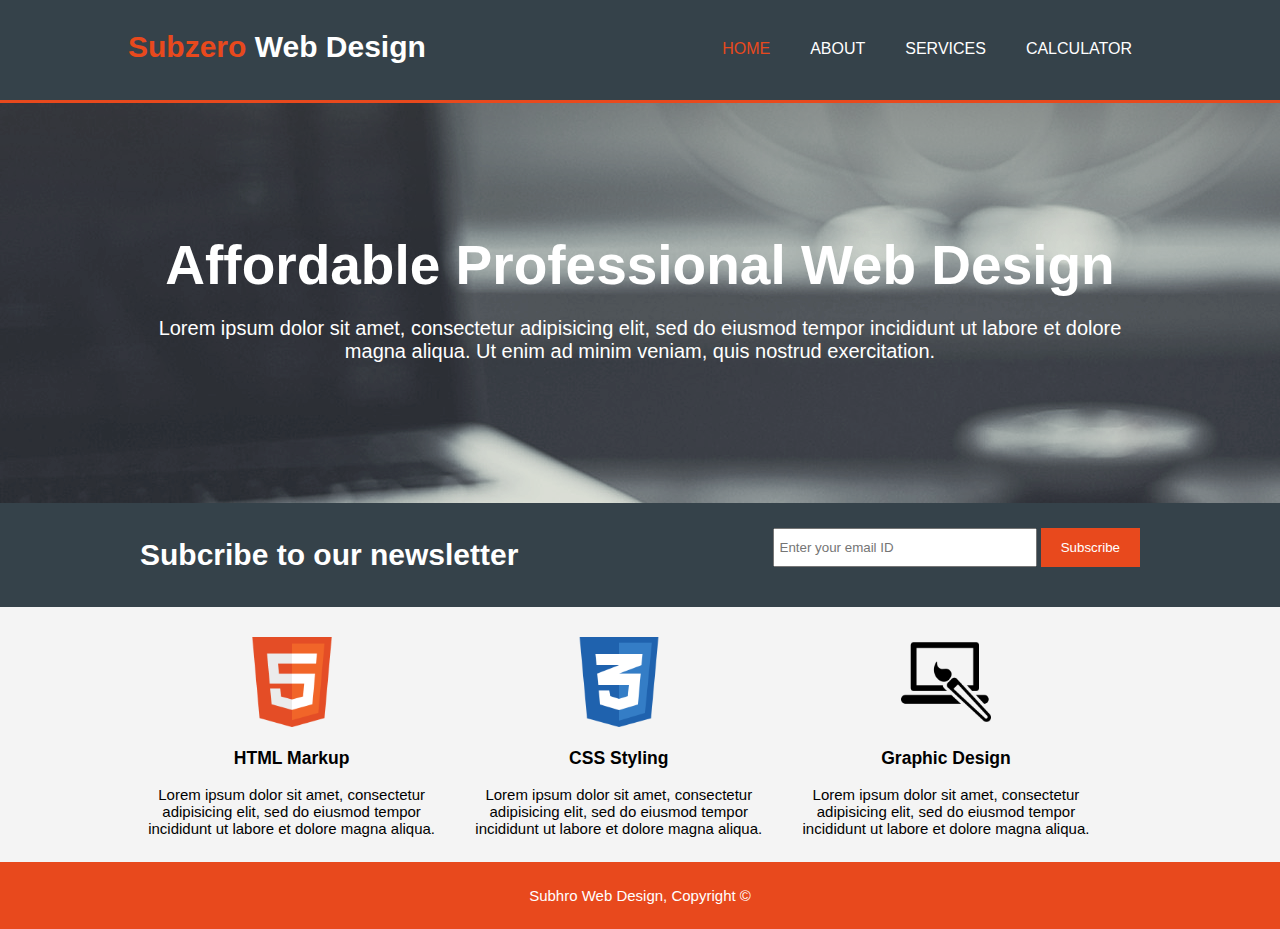
==== index.html @ 485d1bdc "Update index.html" ====
<!DOCTYPE html>
<html>
<head>
	<!-- Google Tag Manager -->
<script>(function(w,d,s,l,i){w[l]=w[l]||[];w[l].push({'gtm.start':
new Date().getTime(),event:'gtm.js'});var f=d.getElementsByTagName(s)[0],
j=d.createElement(s),dl=l!='dataLayer'?'&l='+l:'';j.async=true;j.src=
'https://www.googletagmanager.com/gtm.js?id='+i+dl;f.parentNode.insertBefore(j,f);
})(window,document,'script','dataLayer','GTM-53739SD');</script>
<!-- End Google Tag Manager -->

	<meta name="google-site-verification" content="ikd5bzXmao2YmwtT0vY12-gSLaF0TPEgXkQlJ8Jtb8M" />

	<meta charset="utf-8">
	<meta http-equiv="X-UA-Compatible" content="IE=edge">
	<meta name="viewport" content="width=device-width">
	<meta name="description" content="Affrodable and professional web design">
	<meta name="keywords" content="web design, affordable web design, professional web design">
	<meta name="author" content="Subhro Saha">
	<title>Subzero Web Design | Welcome</title>
	<link rel="stylesheet" href="./css/style.css">
	<script src="https://ajax.googleapis.com/ajax/libs/jquery/3.4.0/jquery.min.js"></script>
</head>	
<body>
	
	<!-- Google Tag Manager (noscript) -->
<noscript><iframe src="https://www.googletagmanager.com/ns.html?id=GTM-53739SD"
height="0" width="0" style="display:none;visibility:hidden"></iframe></noscript>
<!-- End Google Tag Manager (noscript) -->
	
	<header>
		<div class="container">
			<div id="branding">
				<h1><span class="highlight">Subzero</span> Web Design</h1>
			</div>
			<nav>
				<ul>
					<li class="current"><a href="index.html">Home</a></li>
					<li><a href="about.html">About</a></li>
					<li><a href="services.html">Services</a></li>
					<li><a href="calculator.html">Calculator</a></li>

				</ul>
			</nav>
		</div>
	</header><!-- /header -->


	<section id="showcase">
		<div class="container">
			<h1>Affordable Professional Web Design</h1>
			<p>Lorem ipsum dolor sit amet, consectetur adipisicing elit, sed do eiusmod
			tempor incididunt ut labore et dolore magna aliqua. Ut enim ad minim veniam,
			quis nostrud exercitation.</p>
		</div>
		
	</section>
	
	<section id="newsletter">
		<div class="container">
			<h1>Subcribe to our newsletter</h1>
			<form>
				<input type="email" name="" placeholder="Enter your email ID">
				<button type="submit" class="button_1">Subscribe</button>
			</form>
			
		</div>
		
	</section>

	<section id="boxes">
		<div class="container">
			<div class="box">
				<img src="./img/html.png" alt="">
				<h3>HTML Markup</h3>
				<p>Lorem ipsum dolor sit amet, consectetur adipisicing elit, sed do eiusmod
				tempor incididunt ut labore et dolore magna aliqua.</p>
			</div>
			<div class="box">
				<img src="./img/css.png" alt="">
				<h3>CSS Styling</h3>
				<p>Lorem ipsum dolor sit amet, consectetur adipisicing elit, sed do eiusmod
				tempor incididunt ut labore et dolore magna aliqua.</p>
			</div>
			<div class="box">
				<img src="./img/graphic-design.png" alt="">
				<h3>Graphic Design</h3>
				<p>Lorem ipsum dolor sit amet, consectetur adipisicing elit, sed do eiusmod
				tempor incididunt ut labore et dolore magna aliqua.</p>
			</div>
		</div>
	</section>

	<footer>
		<p>Subhro Web Design, Copyright &copy</p>
	</footer>
	
	<script>

 jQuery(document).ready(function(){

jQuery('.button_1').click(function(){ alert("test");
  gtag('event', 'submit', {
         'event_category' : 'form',
         'event_label' : 'contact'
       });
   });

});

</script>
		
</body>
</html>
---- css/style.css ----
body {
	font-family: Arial, Helvetica, sans-serif;
	font-size: 15px;
	font-height:1.5;
	padding: 0;
	margin: 0;
	background-color: #f4f4f4;
}

#container{
  width:100%;
  height:100%;
  background-image: url(https://images.pexels.com/photos/988872/pexels-photo-988872.jpeg);
  margin: 20px auto;
}
#calculator{
  width:320px;
  height:100%;
  background-color:#e4e5e7;
  margin: auto;
  position: relative;
  border-radius: 5px;
  box-shadow: 0 4px 8px 0 rgba(0, 0, 0, 0.2), 0 6px 20px 0 rgba(0, 0, 0, 0.19);
}
#result{
  height:120px;
  text-align: right;
}
#history{
  font-size:15px;
  height: 20px;
  margin: 0px 20px;
  padding-top: 20px;
  color: #919191;
}
#output{
  height: 60px;
  font-size: 35px;
  margin: 10px 20px;
}
#keyboard{
  height:400px;
}
.operator, .number, .empty{
  width:50px;
  height:50px;
  margin:15px;
  float:left;
  border-radius:50%;
  border-width:0px;
  font-weight:bold;
  font-size:18px;
}
.number, .empty{
  background-color:#e4e5e7;
}
.number, .operator{
  cursor: pointer;
}
.operator:active, .number:active{
  font-size: 15px;
}
.operator:focus, .number:focus, .empty:focus{
  outline:0px;
}
button:nth-child(4){
  font-size:20px;
  background-color:#20b2aa;
}
button:nth-child(8){
  font-size:20px;
  background-color:#ffa500;
}
button:nth-child(12){
  font-size:20px;
  background-color:#f08080;
}
button:nth-child(16){
  font-size:20px;
  background-color:#7d93e0;
}
button:nth-child(20){
  font-size:20px;
  background-color:#9477af;
}

/*Global*/
.container {
	width: 80%;
	margin: auto;
	overflow: hidden;
}

ul {
	margin: 0;
	padding: 0;
}

.button_1{
	height: 39px;
	background: #e8491d;
	border:none;
	padding: 0 20px 0 20px;
	color: #ffffff;
}

.dark{
	background: #35424a;
	color: #ffffff;
	padding: 15px;
	margin-top: 20px;
	margin-bottom: 20px;
}

/*Header*/
header {
	background:#35424a;
	color:#ffffff;
	padding-top: 30px;
	min-height: 70px;
	border-bottom: #e8491d 3px solid;
}

header a {
	color: #ffffff;
	text-decoration: none;
	text-transform: uppercase;
	font-size: 16px;
}

header li {
	float: left;
	display: inline;
	padding: 0 20px 0 20px;
}

header #branding {
	float: left;
}

header #branding h1 {
	margin: 0;
}

header nav {
	float: right;
	margin-top: 10px;
}

header .highlight, header .current a{
	color: #e8491d;
	font-weight: ;
}

header a:hover{
	color: #cccccc;
	font-weight: ;
}

/*showcase*/
#showcase {
	min-height: 400px;
	background: url(../img/showcase.png) no-repeat 0 -400px;
	text-align: center;
	color: #ffffff;
}

#showcase h1{
	margin-top: 130px;
	font-size: 55px;
	margin-bottom: 10px;
}

#showcase p{
	font-size: 20px;
}


/*newsletter*/
#newsletter {
	padding: 15px;
	color: #ffffff;
	background: #35424a;
}

#newsletter h1{
	float: left;
}

#newsletter form{
	float: right;
}

#newsletter input[type="email"]{
	padding: 5px;
	height: 25px;
	width: 250px;
	margin-top: 10px;
}

/*Boxes*/
#boxes{
	margin-top: 20px;
}

#boxes .box{
	float: left;
	width:30%;
	padding: 10px;
	text-align: center;
}

#boxes .box img{
	width: 90px;
}

/*Main Col*/
article#main-col{
	float: left;
	width: 65%;
}

/*sidebar*/
aside#sidebar{
	float: right;
	width: 30%;
	margin-top: 0px;
}

aside#sidebar .quote input, aside#sidebar .quote textarea{
	padding: 5px;
	width: 90%;
}

/*services*/
ul#services li{
	background: #e6e6e6;
	padding: 10px;
	margin: 10px 0 10px 0;
	border: #cccccc solid 1px;
}

.price{
	font-weight: bold;
}


footer {
	background: #e8491d;
	padding: 10px;
	text-align: center;
	color: #ffffff;
}
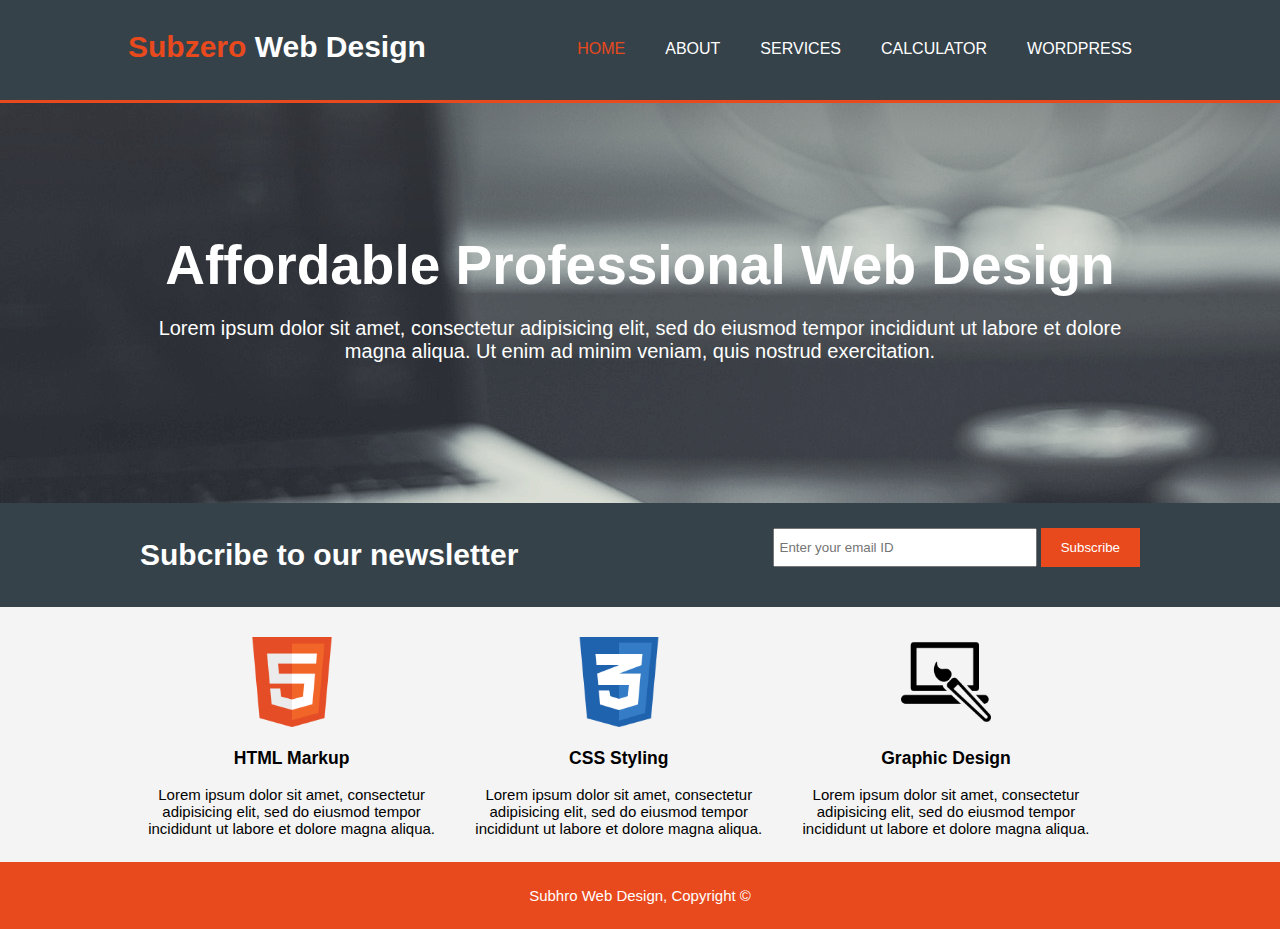
==== commit 3b841769: "Update index.html" ====
--- a/index.html
+++ b/index.html
@@ -2,12 +2,12 @@
 <html>
 <head>
 	<!-- Google Tag Manager -->
-<script>(function(w,d,s,l,i){w[l]=w[l]||[];w[l].push({'gtm.start':
-new Date().getTime(),event:'gtm.js'});var f=d.getElementsByTagName(s)[0],
-j=d.createElement(s),dl=l!='dataLayer'?'&l='+l:'';j.async=true;j.src=
-'https://www.googletagmanager.com/gtm.js?id='+i+dl;f.parentNode.insertBefore(j,f);
-})(window,document,'script','dataLayer','GTM-53739SD');</script>
-<!-- End Google Tag Manager -->
+	<script>(function(w,d,s,l,i){w[l]=w[l]||[];w[l].push({'gtm.start':
+	new Date().getTime(),event:'gtm.js'});var f=d.getElementsByTagName(s)[0],
+	j=d.createElement(s),dl=l!='dataLayer'?'&l='+l:'';j.async=true;j.src=
+	'https://www.googletagmanager.com/gtm.js?id='+i+dl;f.parentNode.insertBefore(j,f);
+	})(window,document,'script','dataLayer','GTM-5JD322C');</script>
+	<!-- End Google Tag Manager -->
 
 	<meta name="google-site-verification" content="ikd5bzXmao2YmwtT0vY12-gSLaF0TPEgXkQlJ8Jtb8M" />
 
@@ -24,7 +24,7 @@
 <body>
 	
 	<!-- Google Tag Manager (noscript) -->
-<noscript><iframe src="https://www.googletagmanager.com/ns.html?id=GTM-53739SD"
+<noscript><iframe src="https://www.googletagmanager.com/ns.html?id=GTM-5JD322C"
 height="0" width="0" style="display:none;visibility:hidden"></iframe></noscript>
 <!-- End Google Tag Manager (noscript) -->
 	
@@ -39,7 +39,7 @@
 					<li><a href="about.html">About</a></li>
 					<li><a href="services.html">Services</a></li>
 					<li><a href="calculator.html">Calculator</a></li>
-
+					<li><a href="http://subhros.blr-sandbox.msiteproject.com/wordpress_654/">WordPress</a></li>
 				</ul>
 			</nav>
 		</div>
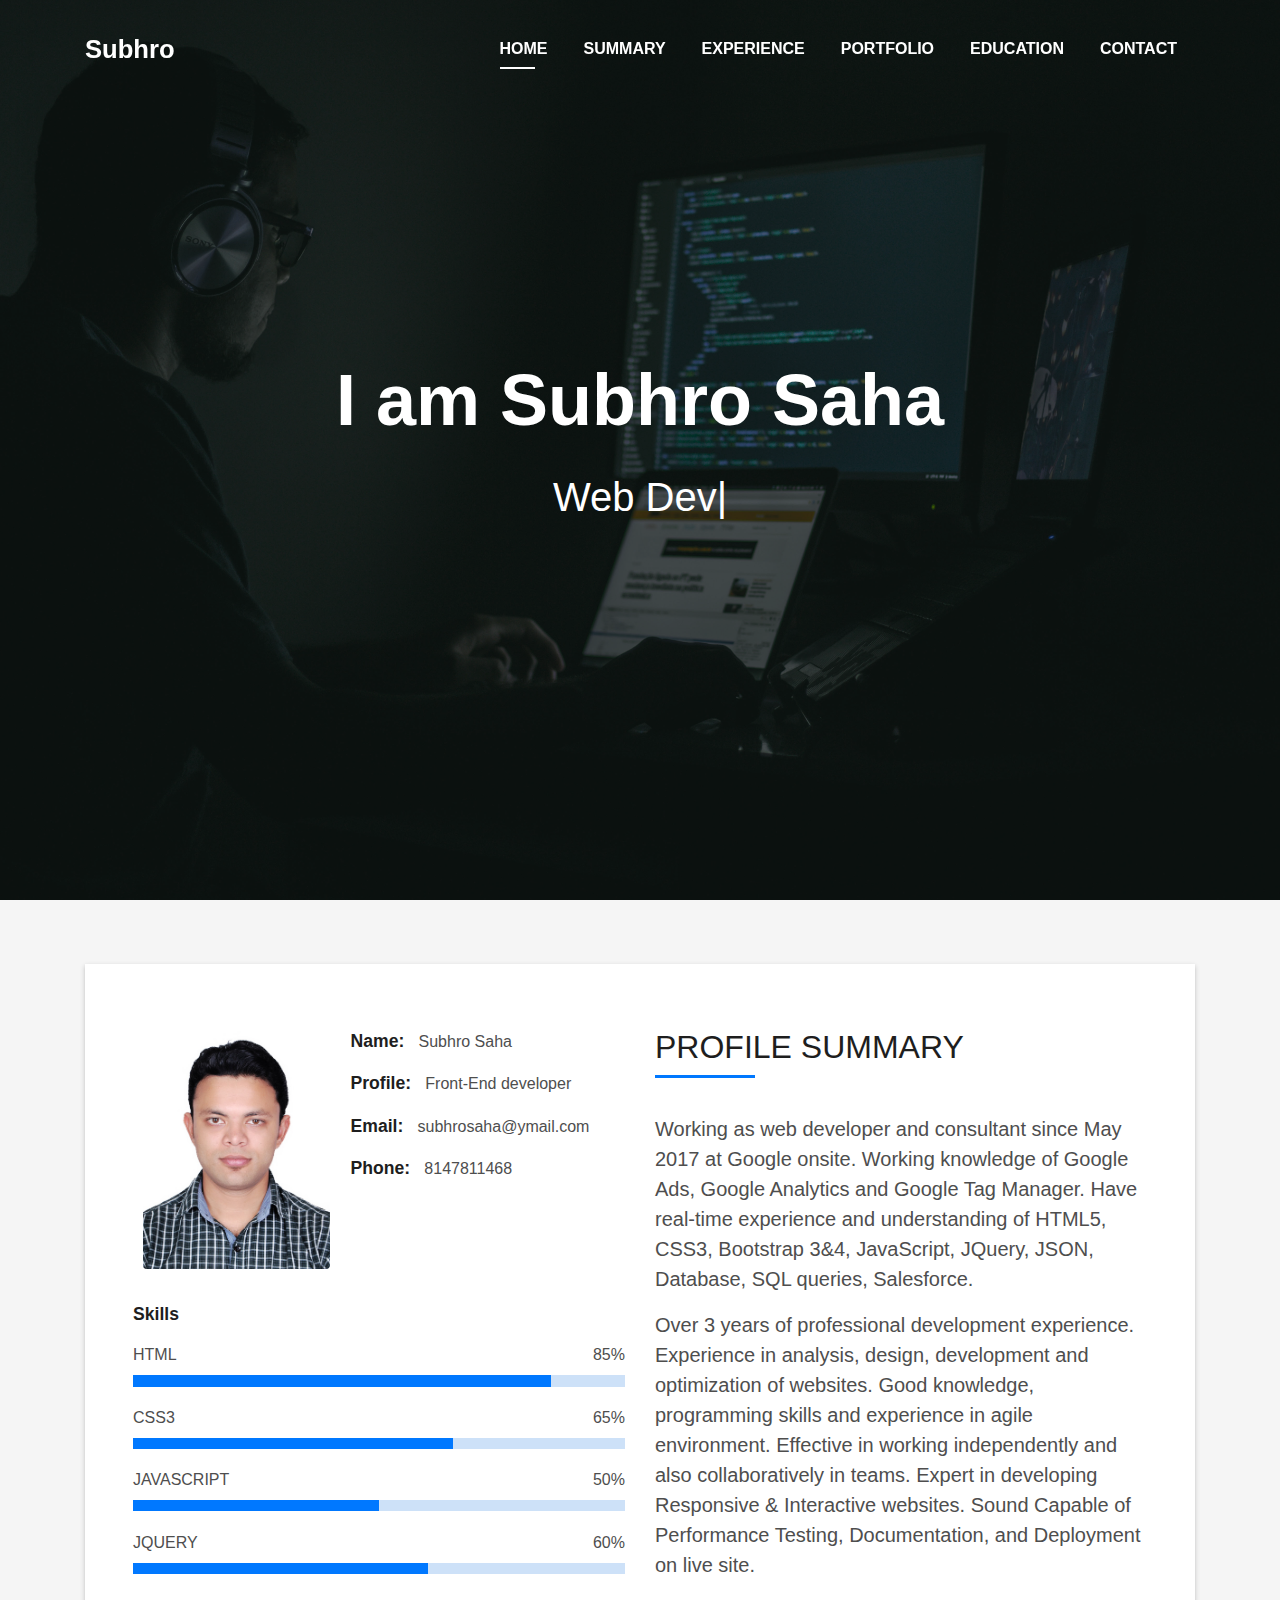
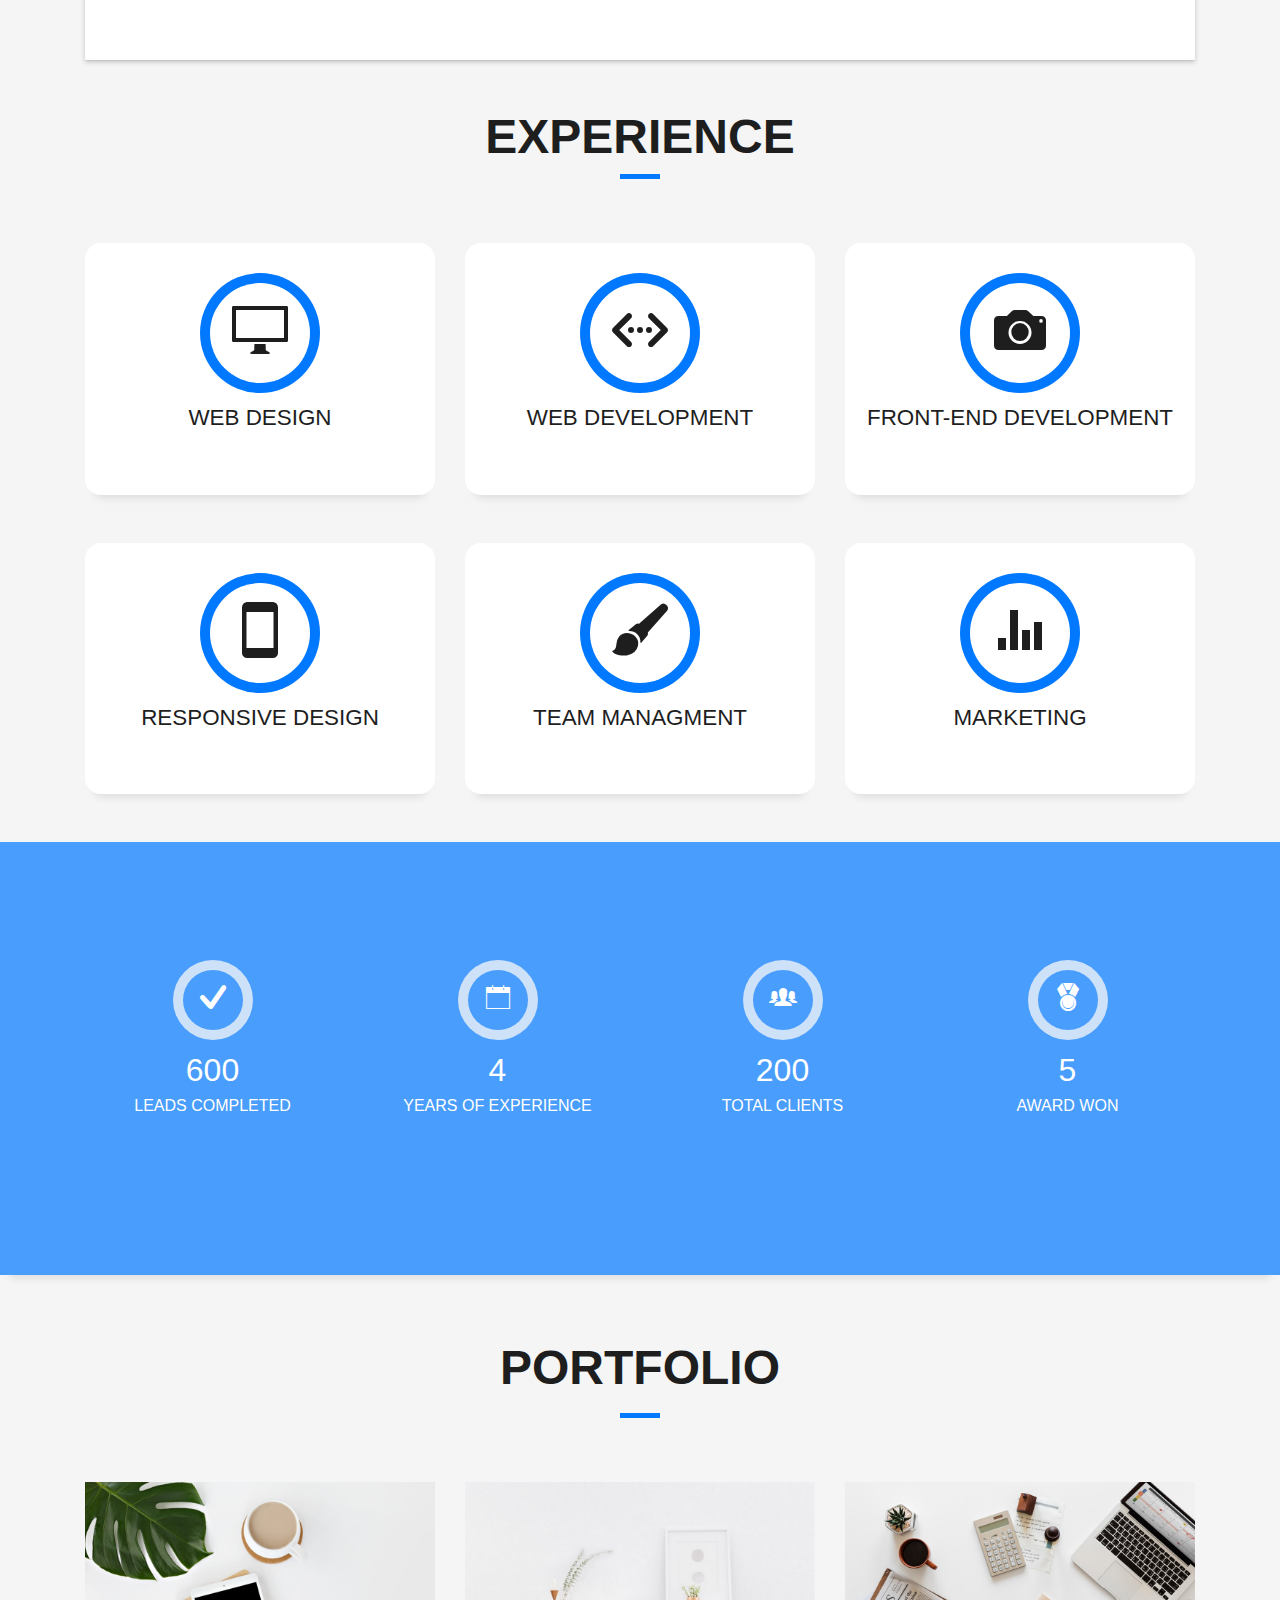
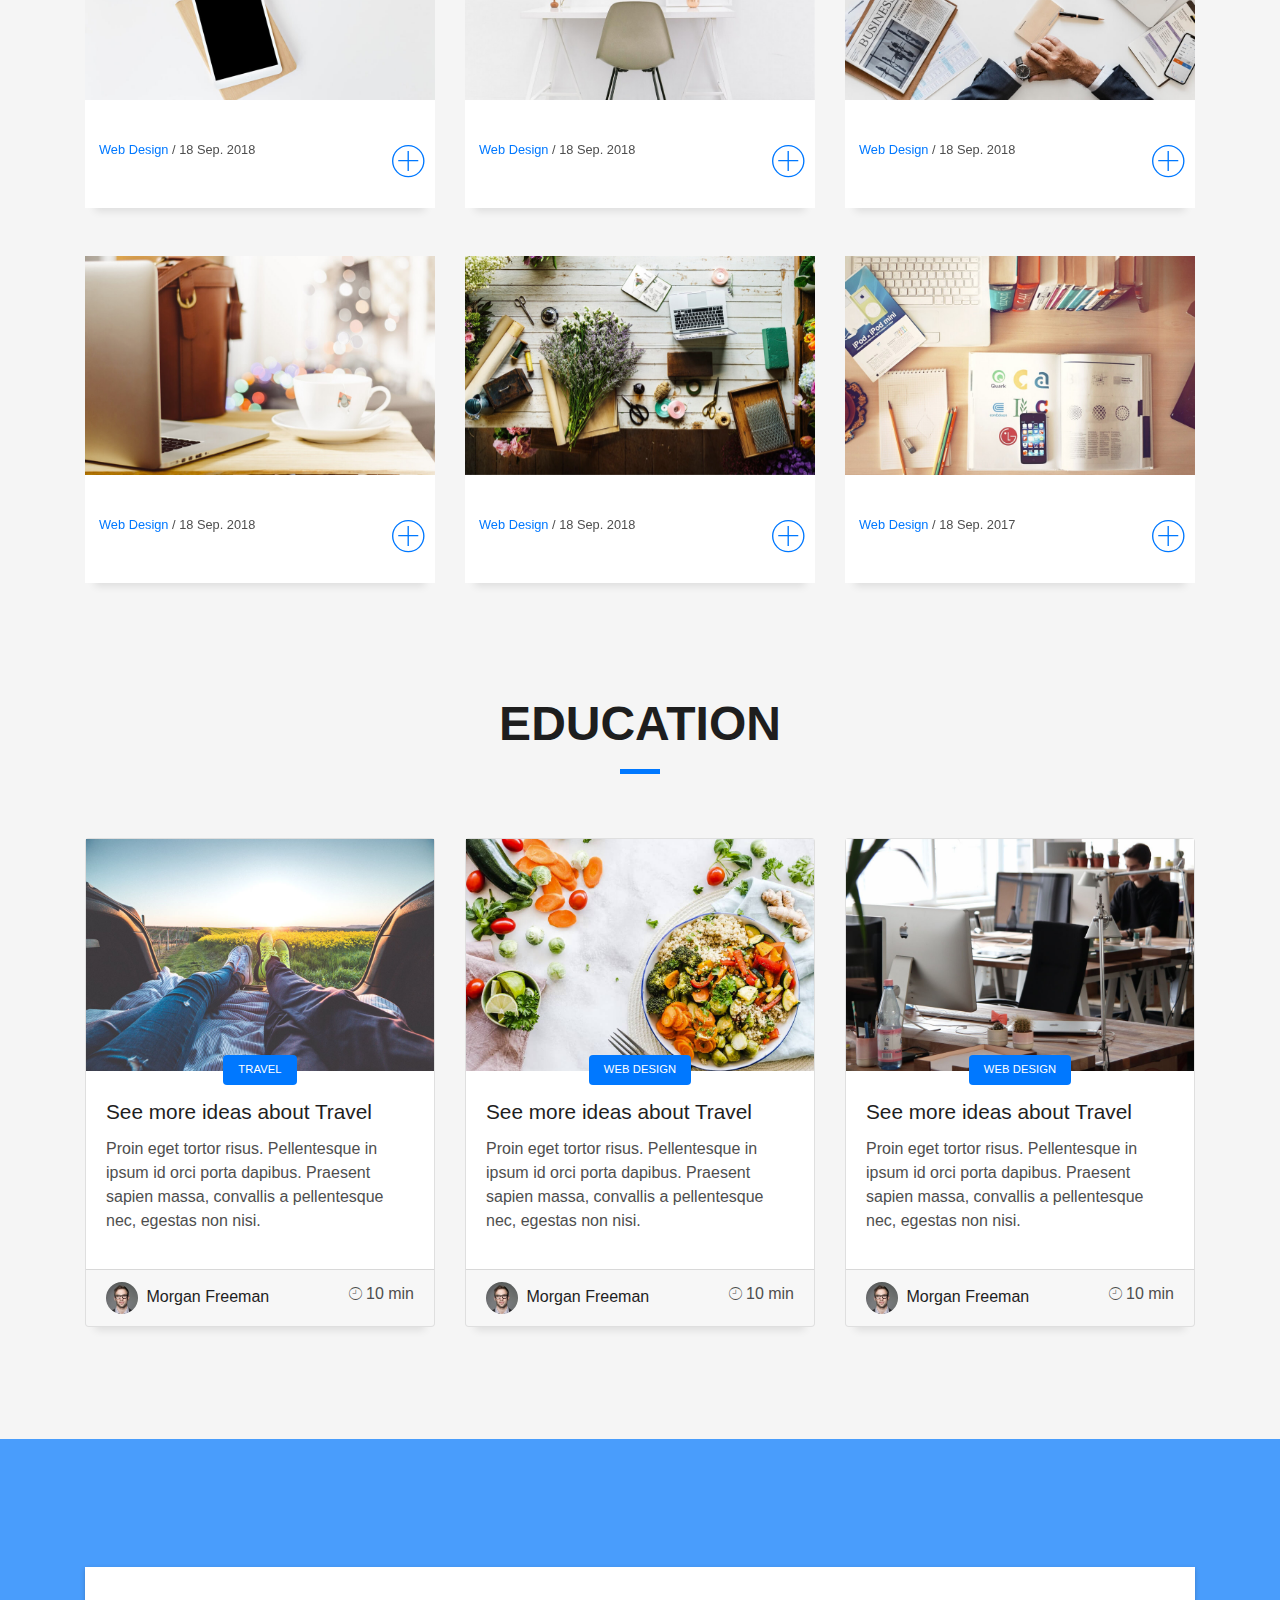
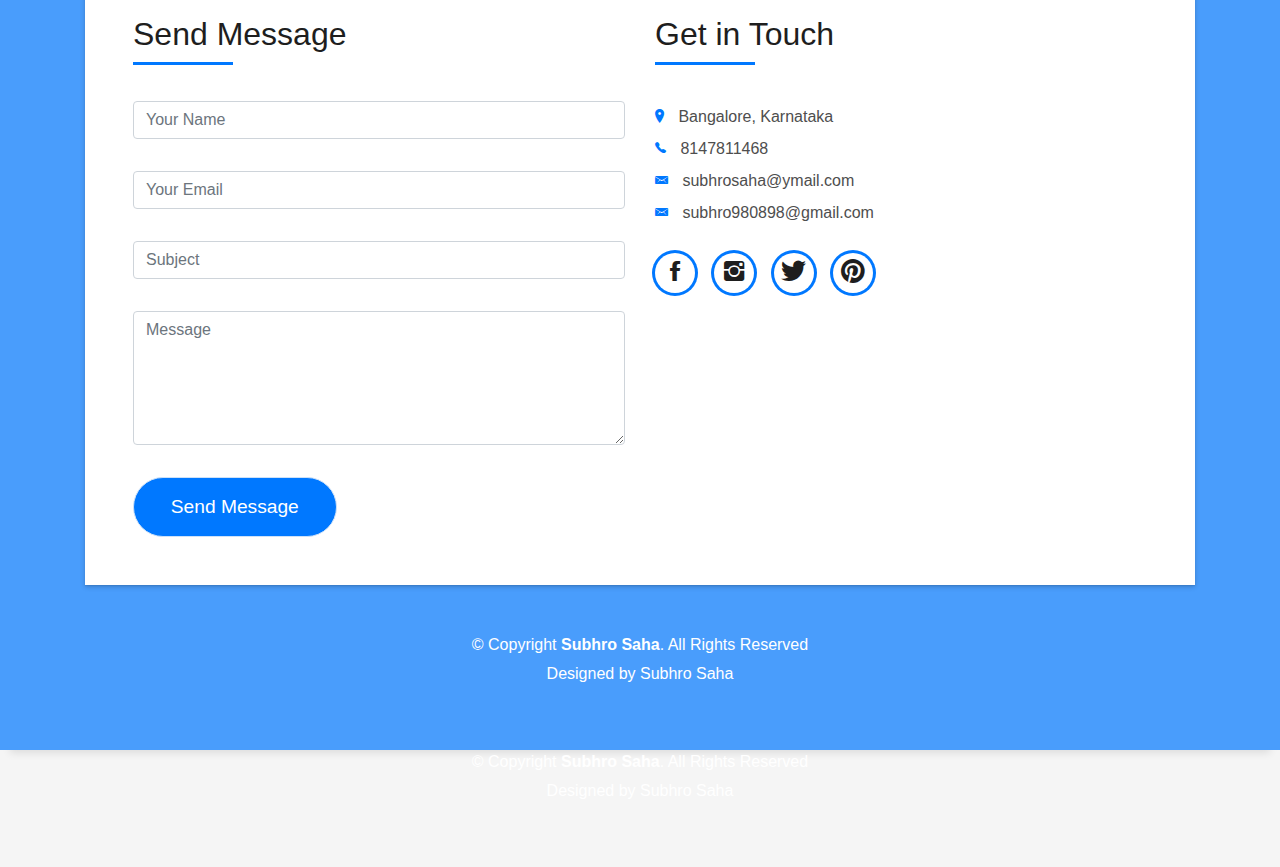
==== commit ddbcf202: "Add files via upload" ====
--- a/index.html
+++ b/index.html
@@ -1,114 +1,730 @@
-<!DOCTYPE html>
-<html>
-<head>
-	<!-- Google Tag Manager -->
-	<script>(function(w,d,s,l,i){w[l]=w[l]||[];w[l].push({'gtm.start':
-	new Date().getTime(),event:'gtm.js'});var f=d.getElementsByTagName(s)[0],
-	j=d.createElement(s),dl=l!='dataLayer'?'&l='+l:'';j.async=true;j.src=
-	'https://www.googletagmanager.com/gtm.js?id='+i+dl;f.parentNode.insertBefore(j,f);
-	})(window,document,'script','dataLayer','GTM-5JD322C');</script>
-	<!-- End Google Tag Manager -->
-
-	<meta name="google-site-verification" content="ikd5bzXmao2YmwtT0vY12-gSLaF0TPEgXkQlJ8Jtb8M" />
-
-	<meta charset="utf-8">
-	<meta http-equiv="X-UA-Compatible" content="IE=edge">
-	<meta name="viewport" content="width=device-width">
-	<meta name="description" content="Affrodable and professional web design">
-	<meta name="keywords" content="web design, affordable web design, professional web design">
-	<meta name="author" content="Subhro Saha">
-	<title>Subzero Web Design | Welcome</title>
-	<link rel="stylesheet" href="./css/style.css">
-	<script src="https://ajax.googleapis.com/ajax/libs/jquery/3.4.0/jquery.min.js"></script>
-</head>	
-<body>
-	
-	<!-- Google Tag Manager (noscript) -->
-<noscript><iframe src="https://www.googletagmanager.com/ns.html?id=GTM-5JD322C"
-height="0" width="0" style="display:none;visibility:hidden"></iframe></noscript>
-<!-- End Google Tag Manager (noscript) -->
-	
-	<header>
-		<div class="container">
-			<div id="branding">
-				<h1><span class="highlight">Subzero</span> Web Design</h1>
-			</div>
-			<nav>
-				<ul>
-					<li class="current"><a href="index.html">Home</a></li>
-					<li><a href="about.html">About</a></li>
-					<li><a href="services.html">Services</a></li>
-					<li><a href="calculator.html">Calculator</a></li>
-					<li><a href="http://subhros.blr-sandbox.msiteproject.com/wordpress_654/">WordPress</a></li>
-				</ul>
-			</nav>
-		</div>
-	</header><!-- /header -->
-
-
-	<section id="showcase">
-		<div class="container">
-			<h1>Affordable Professional Web Design</h1>
-			<p>Lorem ipsum dolor sit amet, consectetur adipisicing elit, sed do eiusmod
-			tempor incididunt ut labore et dolore magna aliqua. Ut enim ad minim veniam,
-			quis nostrud exercitation.</p>
-		</div>
-		
-	</section>
-	
-	<section id="newsletter">
-		<div class="container">
-			<h1>Subcribe to our newsletter</h1>
-			<form>
-				<input type="email" name="" placeholder="Enter your email ID">
-				<button type="submit" class="button_1">Subscribe</button>
-			</form>
-			
-		</div>
-		
-	</section>
-
-	<section id="boxes">
-		<div class="container">
-			<div class="box">
-				<img src="./img/html.png" alt="">
-				<h3>HTML Markup</h3>
-				<p>Lorem ipsum dolor sit amet, consectetur adipisicing elit, sed do eiusmod
-				tempor incididunt ut labore et dolore magna aliqua.</p>
-			</div>
-			<div class="box">
-				<img src="./img/css.png" alt="">
-				<h3>CSS Styling</h3>
-				<p>Lorem ipsum dolor sit amet, consectetur adipisicing elit, sed do eiusmod
-				tempor incididunt ut labore et dolore magna aliqua.</p>
-			</div>
-			<div class="box">
-				<img src="./img/graphic-design.png" alt="">
-				<h3>Graphic Design</h3>
-				<p>Lorem ipsum dolor sit amet, consectetur adipisicing elit, sed do eiusmod
-				tempor incididunt ut labore et dolore magna aliqua.</p>
-			</div>
-		</div>
-	</section>
-
-	<footer>
-		<p>Subhro Web Design, Copyright &copy</p>
-	</footer>
-	
-	<script>
-
- jQuery(document).ready(function(){
-
-jQuery('.button_1').click(function(){ alert("test");
-  gtag('event', 'submit', {
-         'event_category' : 'form',
-         'event_label' : 'contact'
-       });
-   });
-
-});
-
-</script>
-		
-</body>
-</html>
+<!DOCTYPE html>
+<html lang="en">
+<head>
+  <meta charset="utf-8">
+  <title>Subhro Saha Portfolio</title>
+  <meta content="width=device-width, initial-scale=1.0" name="viewport">
+  <meta content="" name="keywords">
+  <meta content="" name="description">
+
+  <!-- Favicons -->
+  <link href="img/favicon.png" rel="icon">
+  <link href="img/apple-touch-icon.png" rel="apple-touch-icon">
+
+  <!-- Bootstrap CSS File -->
+  <link href="lib/bootstrap/css/bootstrap.min.css" rel="stylesheet">
+
+  <!-- Libraries CSS Files -->
+  <link href="lib/font-awesome/css/font-awesome.min.css" rel="stylesheet">
+  <link href="lib/animate/animate.min.css" rel="stylesheet">
+  <link href="lib/ionicons/css/ionicons.min.css" rel="stylesheet">
+  <link href="lib/owlcarousel/assets/owl.carousel.min.css" rel="stylesheet">
+  <link href="lib/lightbox/css/lightbox.min.css" rel="stylesheet">
+
+  <!-- Main Stylesheet File -->
+  <link href="css/style.css" rel="stylesheet">
+
+</head>
+
+<body id="page-top">
+
+  <!--/ Nav Star /-->
+  <nav class="navbar navbar-b navbar-trans navbar-expand-md fixed-top" id="mainNav">
+    <div class="container">
+      <a class="navbar-brand js-scroll" href="#page-top">Subhro</a>
+      <button class="navbar-toggler collapsed" type="button" data-toggle="collapse" data-target="#navbarDefault"
+        aria-controls="navbarDefault" aria-expanded="false" aria-label="Toggle navigation">
+        <span></span>
+        <span></span>
+        <span></span>
+      </button>
+      <div class="navbar-collapse collapse justify-content-end" id="navbarDefault">
+        <ul class="navbar-nav">
+          <li class="nav-item">
+            <a class="nav-link js-scroll active" href="#home">Home</a>
+          </li>
+          <li class="nav-item">
+            <a class="nav-link js-scroll" href="#about">Summary</a>
+          </li>
+          <li class="nav-item">
+            <a class="nav-link js-scroll" href="#service">Experience</a>
+          </li>
+          <li class="nav-item">
+            <a class="nav-link js-scroll" href="#work">Portfolio</a>
+          </li>
+          <li class="nav-item">
+            <a class="nav-link js-scroll" href="#blog">Education</a>
+          </li>
+          <li class="nav-item">
+            <a class="nav-link js-scroll" href="#contact">Contact</a>
+          </li>
+        </ul>
+      </div>
+    </div>
+  </nav>
+  <!--/ Nav End /-->
+
+  <!--/ Intro Skew Star /-->
+  <div id="home" class="intro route bg-image" style="background-image: url(img/jefferson.jpg)">
+    <div class="overlay-itro"></div>
+    <div class="intro-content display-table">
+      <div class="table-cell">
+        <div class="container">
+          <!--<p class="display-6 color-d">Hello, world!</p>-->
+          <h1 class="intro-title mb-4">I am Subhro Saha</h1>
+          <p class="intro-subtitle"><span class="text-slider-items">Web Developer,UI/UX Developer,Frontend Developer, Full Stack Developer</span><strong class="text-slider"></strong></p>
+          <!-- <p class="pt-3"><a class="btn btn-primary btn js-scroll px-4" href="#about" role="button">Learn More</a></p> -->
+        </div>
+      </div>
+    </div>
+  </div>
+  <!--/ Intro Skew End /-->
+
+  <section id="about" class="about-mf sect-pt4 route">
+    <div class="container">
+      <div class="row">
+        <div class="col-sm-12">
+          <div class="box-shadow-full">
+            <div class="row">
+              <div class="col-md-6">
+                <div class="row">
+                  <div class="col-sm-6 col-md-5">
+                    <div class="about-img">
+                      <img src="img/Subhro.jpg" class="img-fluid rounded b-shadow-a" alt="">
+                    </div>
+                  </div>
+                  <div class="col-sm-6 col-md-7">
+                    <div class="about-info">
+                      <p><span class="title-s">Name: &nbsp;</span> <span>Subhro Saha</span></p>
+                      <p><span class="title-s">Profile: &nbsp;</span> <span>Front-End developer</span></p>
+                      <p><span class="title-s">Email: &nbsp;</span> <span>subhrosaha@ymail.com</span></p>
+                      <p><span class="title-s">Phone: &nbsp;</span> <span>8147811468</span></p>
+                    </div>
+                  </div>
+                </div>
+                <div class="skill-mf">
+                  <p class="title-s">Skills</p>
+                  <span>HTML</span> <span class="pull-right">85%</span>
+                  <div class="progress">
+                    <div class="progress-bar" role="progressbar" style="width: 85%;" aria-valuenow="85" aria-valuemin="0"
+                      aria-valuemax="100"></div>
+                  </div>
+                  <span>CSS3</span> <span class="pull-right">65%</span>
+                  <div class="progress">
+                    <div class="progress-bar" role="progressbar" style="width: 65%" aria-valuenow="65" aria-valuemin="0"
+                      aria-valuemax="100"></div>
+                  </div>
+                  <span>JAVASCRIPT</span> <span class="pull-right">50%</span>
+                  <div class="progress">
+                    <div class="progress-bar" role="progressbar" style="width: 50%" aria-valuenow="50" aria-valuemin="0"
+                      aria-valuemax="100"></div>
+                  </div>
+                  <span>JQUERY</span> <span class="pull-right">60%</span>
+                  <div class="progress">
+                    <div class="progress-bar" role="progressbar" style="width: 60%" aria-valuenow="60" aria-valuemin="0"
+                      aria-valuemax="100"></div>
+                  </div>
+                </div>
+              </div>
+              <div class="col-md-6">
+                <div class="about-me pt-4 pt-md-0">
+                  <div class="title-box-2">
+                    <h5 class="title-left">
+                      PROFILE SUMMARY
+                    </h5>
+                  </div>
+                  <p class="lead">
+                    Working as web developer and consultant since May 2017 at Google onsite. Working knowledge of Google Ads, Google Analytics and Google Tag Manager. Have real-time experience and understanding of HTML5, CSS3, Bootstrap 3&4, JavaScript, JQuery, JSON, Database, SQL queries, Salesforce.
+                  </p>
+                  <p class="lead">
+                    Over 3 years of professional development experience. Experience in analysis, design, development and optimization of websites. Good knowledge, programming skills and experience in agile environment. Effective in working independently and also collaboratively in teams. Expert in developing Responsive & Interactive websites. Sound Capable of Performance Testing, Documentation, and Deployment on live site.
+                  </p>
+                </div>
+              </div>
+            </div>
+          </div>
+        </div>
+      </div>
+    </div>
+  </section>
+
+  <!--/ Section Services Star /-->
+  <section id="service" class="services-mf route">
+    <div class="container">
+      <div class="row">
+        <div class="col-sm-12">
+          <div class="title-box text-center">
+            <h3 class="title-a">
+              Experience
+            </h3>
+            <div class="line-mf"></div>
+          </div>
+        </div>
+      </div>
+      <div class="row">
+        <div class="col-md-4">
+          <div class="service-box">
+            <div class="service-ico">
+              <span class="ico-circle"><i class="ion-monitor"></i></span>
+            </div>
+            <div class="service-content">
+              <h2 class="s-title">Web Design</h2>
+              <p class="s-description text-center">
+                
+              </p>
+            </div>
+          </div>
+        </div>
+        <div class="col-md-4">
+          <div class="service-box">
+            <div class="service-ico">
+              <span class="ico-circle"><i class="ion-code-working"></i></span>
+            </div>
+            <div class="service-content">
+              <h2 class="s-title">Web Development</h2>
+              <p class="s-description text-center">
+                
+              </p>
+            </div>
+          </div>
+        </div>
+        <div class="col-md-4">
+          <div class="service-box">
+            <div class="service-ico">
+              <span class="ico-circle"><i class="ion-camera"></i></span>
+            </div>
+            <div class="service-content">
+              <h2 class="s-title">Front-End Development</h2>
+              <p class="s-description text-center">
+                
+              </p>
+            </div>
+          </div>
+        </div>
+        <div class="col-md-4">
+          <div class="service-box">
+            <div class="service-ico">
+              <span class="ico-circle"><i class="ion-android-phone-portrait"></i></span>
+            </div>
+            <div class="service-content">
+              <h2 class="s-title">Responsive Design</h2>
+              <p class="s-description text-center">
+                
+              </p>
+            </div>
+          </div>
+        </div>
+        <div class="col-md-4">
+          <div class="service-box">
+            <div class="service-ico">
+              <span class="ico-circle"><i class="ion-paintbrush"></i></span>
+            </div>
+            <div class="service-content">
+              <h2 class="s-title">Team  Managment</h2>
+              <p class="s-description text-center">
+                
+              </p>
+            </div>
+          </div>
+        </div>
+        <div class="col-md-4">
+          <div class="service-box">
+            <div class="service-ico">
+              <span class="ico-circle"><i class="ion-stats-bars"></i></span>
+            </div>
+            <div class="service-content">
+              <h2 class="s-title">Marketing</h2>
+              <p class="s-description text-center">
+                
+              </p>
+            </div>
+          </div>
+        </div>
+      </div>
+    </div>
+  </section>
+  <!--/ Section Services End /-->
+
+  <div class="section-counter paralax-mf bg-image" style="background-image: url(img/counters-bg.jpg)">
+    <div class="overlay-mf"></div>
+    <div class="container">
+      <div class="row">
+        <div class="col-sm-3 col-lg-3">
+          <div class="counter-box counter-box pt-4 pt-md-0">
+            <div class="counter-ico">
+              <span class="ico-circle"><i class="ion-checkmark-round"></i></span>
+            </div>
+            <div class="counter-num">
+              <p class="counter">600</p>
+              <span class="counter-text">LEADS COMPLETED</span>
+            </div>
+          </div>
+        </div>
+        <div class="col-sm-3 col-lg-3">
+          <div class="counter-box pt-4 pt-md-0">
+            <div class="counter-ico">
+              <span class="ico-circle"><i class="ion-ios-calendar-outline"></i></span>
+            </div>
+            <div class="counter-num">
+              <p class="counter">4</p>
+              <span class="counter-text">YEARS OF EXPERIENCE</span>
+            </div>
+          </div>
+        </div>
+        <div class="col-sm-3 col-lg-3">
+          <div class="counter-box pt-4 pt-md-0">
+            <div class="counter-ico">
+              <span class="ico-circle"><i class="ion-ios-people"></i></span>
+            </div>
+            <div class="counter-num">
+              <p class="counter">200</p>
+              <span class="counter-text">TOTAL CLIENTS</span>
+            </div>
+          </div>
+        </div>
+        <div class="col-sm-3 col-lg-3">
+          <div class="counter-box pt-4 pt-md-0">
+            <div class="counter-ico">
+              <span class="ico-circle"><i class="ion-ribbon-a"></i></span>
+            </div>
+            <div class="counter-num">
+              <p class="counter">5</p>
+              <span class="counter-text">AWARD WON</span>
+            </div>
+          </div>
+        </div>
+      </div>
+    </div>
+  </div>
+
+  <!--/ Section Portfolio Star /-->
+  <section id="work" class="portfolio-mf sect-pt4 route">
+    <div class="container">
+      <div class="row">
+        <div class="col-sm-12">
+          <div class="title-box text-center">
+            <h3 class="title-a">
+              Portfolio
+            </h3>
+            <p class="subtitle-a">
+              
+            </p>
+            <div class="line-mf"></div>
+          </div>
+        </div>
+      </div>
+      <div class="row">
+        <div class="col-md-4">
+          <div class="work-box">
+            <a href="img/work-1.jpg" data-lightbox="gallery-mf">
+              <div class="work-img">
+                <img src="img/work-1.jpg" alt="" class="img-fluid">
+              </div>
+              <div class="work-content">
+                <div class="row">
+                  <div class="col-sm-8">
+                    <h2 class="w-title"></h2>
+                    <div class="w-more">
+                      <span class="w-ctegory">Web Design</span> / <span class="w-date">18 Sep. 2018</span>
+                    </div>
+                  </div>
+                  <div class="col-sm-4">
+                    <div class="w-like">
+                      <span class="ion-ios-plus-outline"></span>
+                    </div>
+                  </div>
+                </div>
+              </div>
+            </a>
+          </div>
+        </div>
+        <div class="col-md-4">
+          <div class="work-box">
+            <a href="img/work-2.jpg" data-lightbox="gallery-mf">
+              <div class="work-img">
+                <img src="img/work-2.jpg" alt="" class="img-fluid">
+              </div>
+              <div class="work-content">
+                <div class="row">
+                  <div class="col-sm-8">
+                    <h2 class="w-title"></h2>
+                    <div class="w-more">
+                      <span class="w-ctegory">Web Design</span> / <span class="w-date">18 Sep. 2018</span>
+                    </div>
+                  </div>
+                  <div class="col-sm-4">
+                    <div class="w-like">
+                      <span class="ion-ios-plus-outline"></span>
+                    </div>
+                  </div>
+                </div>
+              </div>
+            </a>
+          </div>
+        </div>
+        <div class="col-md-4">
+          <div class="work-box">
+            <a href="img/work-3.jpg" data-lightbox="gallery-mf">
+              <div class="work-img">
+                <img src="img/work-3.jpg" alt="" class="img-fluid">
+              </div>
+              <div class="work-content">
+                <div class="row">
+                  <div class="col-sm-8">
+                    <h2 class="w-title"></h2>
+                    <div class="w-more">
+                      <span class="w-ctegory">Web Design</span> / <span class="w-date">18 Sep. 2018</span>
+                    </div>
+                  </div>
+                  <div class="col-sm-4">
+                    <div class="w-like">
+                      <span class="ion-ios-plus-outline"></span>
+                    </div>
+                  </div>
+                </div>
+              </div>
+            </a>
+          </div>
+        </div>
+        <div class="col-md-4">
+          <div class="work-box">
+            <a href="img/work-4.jpg" data-lightbox="gallery-mf">
+              <div class="work-img">
+                <img src="img/work-4.jpg" alt="" class="img-fluid">
+              </div>
+              <div class="work-content">
+                <div class="row">
+                  <div class="col-sm-8">
+                    <h2 class="w-title"></h2>
+                    <div class="w-more">
+                      <span class="w-ctegory">Web Design</span> / <span class="w-date">18 Sep. 2018</span>
+                    </div>
+                  </div>
+                  <div class="col-sm-4">
+                    <div class="w-like">
+                      <span class="ion-ios-plus-outline"></span>
+                    </div>
+                  </div>
+                </div>
+              </div>
+            </a>
+          </div>
+        </div>
+        <div class="col-md-4">
+          <div class="work-box">
+            <a href="img/work-5.jpg" data-lightbox="gallery-mf">
+              <div class="work-img">
+                <img src="img/work-5.jpg" alt="" class="img-fluid">
+              </div>
+              <div class="work-content">
+                <div class="row">
+                  <div class="col-sm-8">
+                    <h2 class="w-title"></h2>
+                    <div class="w-more">
+                      <span class="w-ctegory">Web Design</span> / <span class="w-date">18 Sep. 2018</span>
+                    </div>
+                  </div>
+                  <div class="col-sm-4">
+                    <div class="w-like">
+                      <span class="ion-ios-plus-outline"></span>
+                    </div>
+                  </div>
+                </div>
+              </div>
+            </a>
+          </div>
+        </div>
+        <div class="col-md-4">
+          <div class="work-box">
+            <a href="img/work-6.jpg" data-lightbox="gallery-mf">
+              <div class="work-img">
+                <img src="img/work-6.jpg" alt="" class="img-fluid">
+              </div>
+              <div class="work-content">
+                <div class="row">
+                  <div class="col-sm-8">
+                    <h2 class="w-title"></h2>
+                    <div class="w-more">
+                      <span class="w-ctegory">Web Design</span> / <span class="w-date">18 Sep. 2017</span>
+                    </div>
+                  </div>
+                  <div class="col-sm-4">
+                    <div class="w-like">
+                      <span class="ion-ios-plus-outline"></span>
+                    </div>
+                  </div>
+                </div>
+              </div>
+            </a>
+          </div>
+        </div>
+        
+      </div>
+    </div>
+  </section>
+  <!--/ Section Portfolio End /-->
+
+  <!--/ Section Blog Star /-->
+  <section id="blog" class="blog-mf sect-pt4 route">
+    <div class="container">
+      <div class="row">
+        <div class="col-sm-12">
+          <div class="title-box text-center">
+            <h3 class="title-a">
+              Education
+            </h3>
+            <p class="subtitle-a">
+              
+            </p>
+            <div class="line-mf"></div>
+          </div>
+        </div>
+      </div>
+      <div class="row">
+        <div class="col-md-4">
+          <div class="card card-blog">
+            <div class="card-img">
+              <a href="blog-single.html"><img src="img/post-1.jpg" alt="" class="img-fluid"></a>
+            </div>
+            <div class="card-body">
+              <div class="card-category-box">
+                <div class="card-category">
+                  <h6 class="category">Travel</h6>
+                </div>
+              </div>
+              <h3 class="card-title"><a href="blog-single.html">See more ideas about Travel</a></h3>
+              <p class="card-description">
+                Proin eget tortor risus. Pellentesque in ipsum id orci porta dapibus. Praesent sapien massa, convallis
+                a pellentesque nec,
+                egestas non nisi.
+              </p>
+            </div>
+            <div class="card-footer">
+              <div class="post-author">
+                <a href="#">
+                  <img src="img/testimonial-2.jpg" alt="" class="avatar rounded-circle">
+                  <span class="author">Morgan Freeman</span>
+                </a>
+              </div>
+              <div class="post-date">
+                <span class="ion-ios-clock-outline"></span> 10 min
+              </div>
+            </div>
+          </div>
+        </div>
+        <div class="col-md-4">
+          <div class="card card-blog">
+            <div class="card-img">
+              <a href="blog-single.html"><img src="img/post-2.jpg" alt="" class="img-fluid"></a>
+            </div>
+            <div class="card-body">
+              <div class="card-category-box">
+                <div class="card-category">
+                  <h6 class="category">Web Design</h6>
+                </div>
+              </div>
+              <h3 class="card-title"><a href="blog-single.html">See more ideas about Travel</a></h3>
+              <p class="card-description">
+                Proin eget tortor risus. Pellentesque in ipsum id orci porta dapibus. Praesent sapien massa, convallis
+                a pellentesque nec,
+                egestas non nisi.
+              </p>
+            </div>
+            <div class="card-footer">
+              <div class="post-author">
+                <a href="#">
+                  <img src="img/testimonial-2.jpg" alt="" class="avatar rounded-circle">
+                  <span class="author">Morgan Freeman</span>
+                </a>
+              </div>
+              <div class="post-date">
+                <span class="ion-ios-clock-outline"></span> 10 min
+              </div>
+            </div>
+          </div>
+        </div>
+        <div class="col-md-4">
+          <div class="card card-blog">
+            <div class="card-img">
+              <a href="blog-single.html"><img src="img/post-3.jpg" alt="" class="img-fluid"></a>
+            </div>
+            <div class="card-body">
+              <div class="card-category-box">
+                <div class="card-category">
+                  <h6 class="category">Web Design</h6>
+                </div>
+              </div>
+              <h3 class="card-title"><a href="blog-single.html">See more ideas about Travel</a></h3>
+              <p class="card-description">
+                Proin eget tortor risus. Pellentesque in ipsum id orci porta dapibus. Praesent sapien massa, convallis
+                a pellentesque nec,
+                egestas non nisi.
+              </p>
+            </div>
+            <div class="card-footer">
+              <div class="post-author">
+                <a href="#">
+                  <img src="img/testimonial-2.jpg" alt="" class="avatar rounded-circle">
+                  <span class="author">Morgan Freeman</span>
+                </a>
+              </div>
+              <div class="post-date">
+                <span class="ion-ios-clock-outline"></span> 10 min
+              </div>
+            </div>
+          </div>
+        </div>
+      </div>
+    </div>
+  </section>
+  <!--/ Section Blog End /-->
+
+  <!--/ Section Contact-Footer Star /-->
+  <section class="paralax-mf footer-paralax bg-image sect-mt4 route" style="background-image: url(img/overlay-bg.jpg)">
+    <div class="overlay-mf"></div>
+    <div class="container">
+      <div class="row">
+        <div class="col-sm-12">
+          <div class="contact-mf">
+            <div id="contact" class="box-shadow-full">
+              <div class="row">
+                <div class="col-md-6">
+                  <div class="title-box-2">
+                    <h5 class="title-left">
+                      Send Message
+                    </h5>
+                  </div>
+                  <div>
+                      <form action="" method="post" role="form" class="contactForm">
+                      <div id="sendmessage">Your message has been sent. Thank you!</div>
+                      <div id="errormessage"></div>
+                      <div class="row">
+                        <div class="col-md-12 mb-3">
+                          <div class="form-group">
+                            <input type="text" name="name" class="form-control" id="name" placeholder="Your Name" data-rule="minlen:4" data-msg="Please enter at least 4 chars" />
+                            <div class="validation"></div>
+                          </div>
+                        </div>
+                        <div class="col-md-12 mb-3">
+                          <div class="form-group">
+                            <input type="email" class="form-control" name="email" id="email" placeholder="Your Email" data-rule="email" data-msg="Please enter a valid email" />
+                            <div class="validation"></div>
+                          </div>
+                        </div>
+                        <div class="col-md-12 mb-3">
+                            <div class="form-group">
+                              <input type="text" class="form-control" name="subject" id="subject" placeholder="Subject" data-rule="minlen:4" data-msg="Please enter at least 8 chars of subject" />
+                              <div class="validation"></div>
+                            </div>
+                        </div>
+                        <div class="col-md-12 mb-3">
+                          <div class="form-group">
+                            <textarea class="form-control" name="message" rows="5" data-rule="required" data-msg="Please write something for us" placeholder="Message"></textarea>
+                            <div class="validation"></div>
+                          </div>
+                        </div>
+                        <div class="col-md-12">
+                          <button type="submit" class="button button-a button-big button-rouded">Send Message</button>
+                        </div>
+                      </div>
+                    </form>
+                  </div>
+                </div>
+                <div class="col-md-6">
+                  <div class="title-box-2 pt-4 pt-md-0">
+                    <h5 class="title-left">
+                      Get in Touch
+                    </h5>
+                  </div>
+                  <div class="more-info">
+                    <ul class="list-ico">
+                      <li><span class="ion-ios-location"></span> Bangalore, Karnataka</li>
+                      <li><span class="ion-ios-telephone"></span> 8147811468</li>
+                      <li><span class="ion-email"></span> subhrosaha@ymail.com</li>
+                      <li><span class="ion-email"></span> subhro980898@gmail.com</li>
+                    </ul>
+                  </div>
+                  <div class="socials">
+                    <ul>
+                      <li><a href=""><span class="ico-circle"><i class="ion-social-facebook"></i></span></a></li>
+                      <li><a href=""><span class="ico-circle"><i class="ion-social-instagram"></i></span></a></li>
+                      <li><a href=""><span class="ico-circle"><i class="ion-social-twitter"></i></span></a></li>
+                      <li><a href=""><span class="ico-circle"><i class="ion-social-pinterest"></i></span></a></li>
+                    </ul>
+                  </div>
+                </div>
+              </div>
+            </div>
+          </div>
+        </div>
+      </div>
+    </div>
+    <footer>
+      <div class="container">
+        <div class="row">
+          <div class="col-sm-12">
+            <div class="copyright-box">
+              <p class="copyright">&copy; Copyright <strong>Subhro Saha</strong>. All Rights Reserved</p>
+              <div class="credits">
+                <!--
+                  All the links in the footer should remain intact.
+                  You can delete the links only if you purchased the pro version.
+                  Licensing information: https://bootstrapmade.com/license/
+                  Purchase the pro version with working PHP/AJAX contact form: https://bootstrapmade.com/buy/?theme=DevFolio
+                -->
+                Designed by <a href="https://bootstrapmade.com/">Subhro Saha</a>
+              </div>
+            </div>
+          </div>
+        </div>
+      </div>
+    </footer>
+  </section>
+  <!--/ Section Contact-footer End /-->
+
+  
+    <footer>
+      <div class="container">
+        <div class="row">
+          <div class="col-sm-12">
+            <div class="copyright-box">
+              <p class="copyright">&copy; Copyright <strong>Subhro Saha</strong>. All Rights Reserved</p>
+              <div class="credits">
+                <!--
+                  All the links in the footer should remain intact.
+                  You can delete the links only if you purchased the pro version.
+                  Licensing information: https://bootstrapmade.com/license/
+                  Purchase the pro version with working PHP/AJAX contact form: https://bootstrapmade.com/buy/?theme=DevFolio
+                -->
+                Designed by <a href="">Subhro Saha</a>
+              </div>
+            </div>
+          </div>
+        </div>
+      </div>
+    </footer>
+  </section>
+  <!--/ Section Contact-footer End /-->
+
+  <a href="#" class="back-to-top"><i class="fa fa-chevron-up"></i></a>
+  <div id="preloader"></div>
+
+  <!-- JavaScript Libraries -->
+  <script src="lib/jquery/jquery.min.js"></script>
+  <script src="lib/jquery/jquery-migrate.min.js"></script>
+  <script src="lib/popper/popper.min.js"></script>
+  <script src="lib/bootstrap/js/bootstrap.min.js"></script>
+  <script src="lib/easing/easing.min.js"></script>
+  <script src="lib/counterup/jquery.waypoints.min.js"></script>
+  <script src="lib/counterup/jquery.counterup.js"></script>
+  <script src="lib/owlcarousel/owl.carousel.min.js"></script>
+  <script src="lib/lightbox/js/lightbox.min.js"></script>
+  <script src="lib/typed/typed.min.js"></script>
+  <!-- Contact Form JavaScript File -->
+  <script src="contactform/contactform.js"></script>
+
+  <!-- Template Main Javascript File -->
+  <script src="js/main.js"></script>
+
+</body>
+</html>
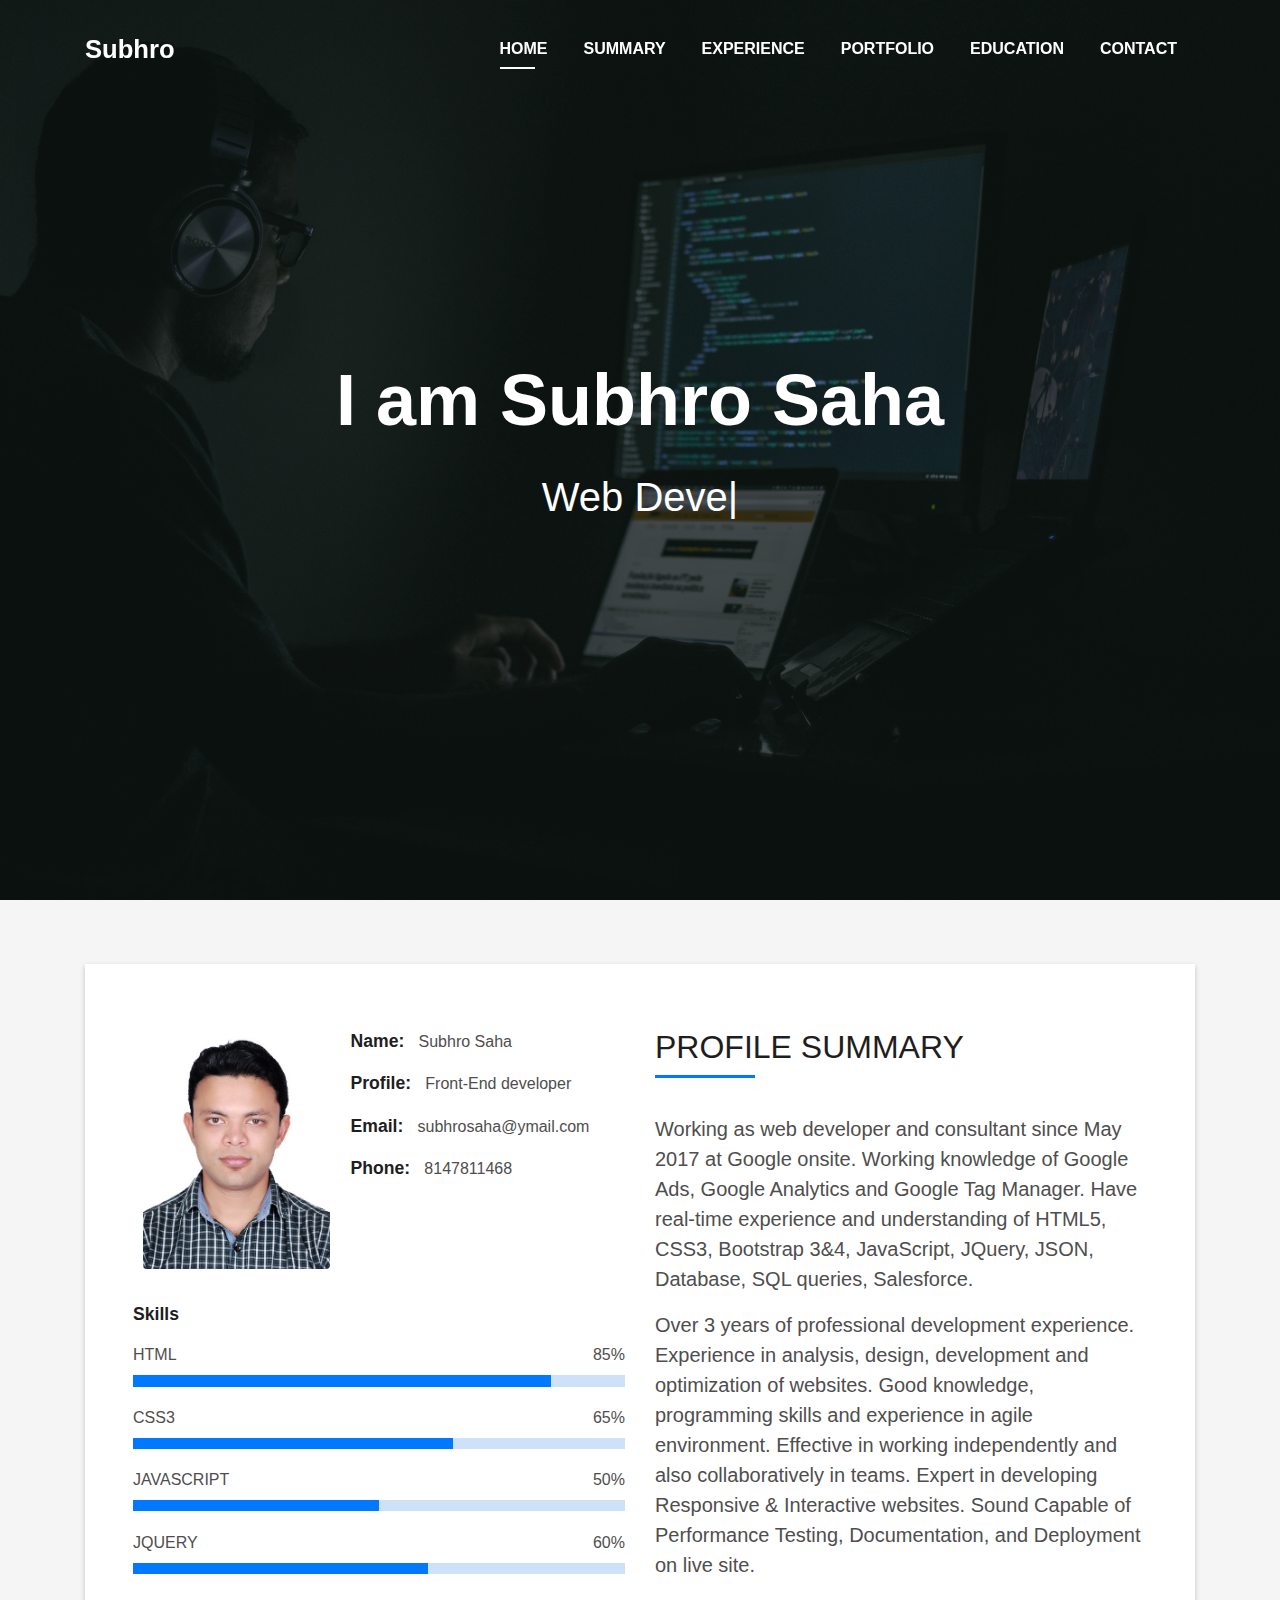
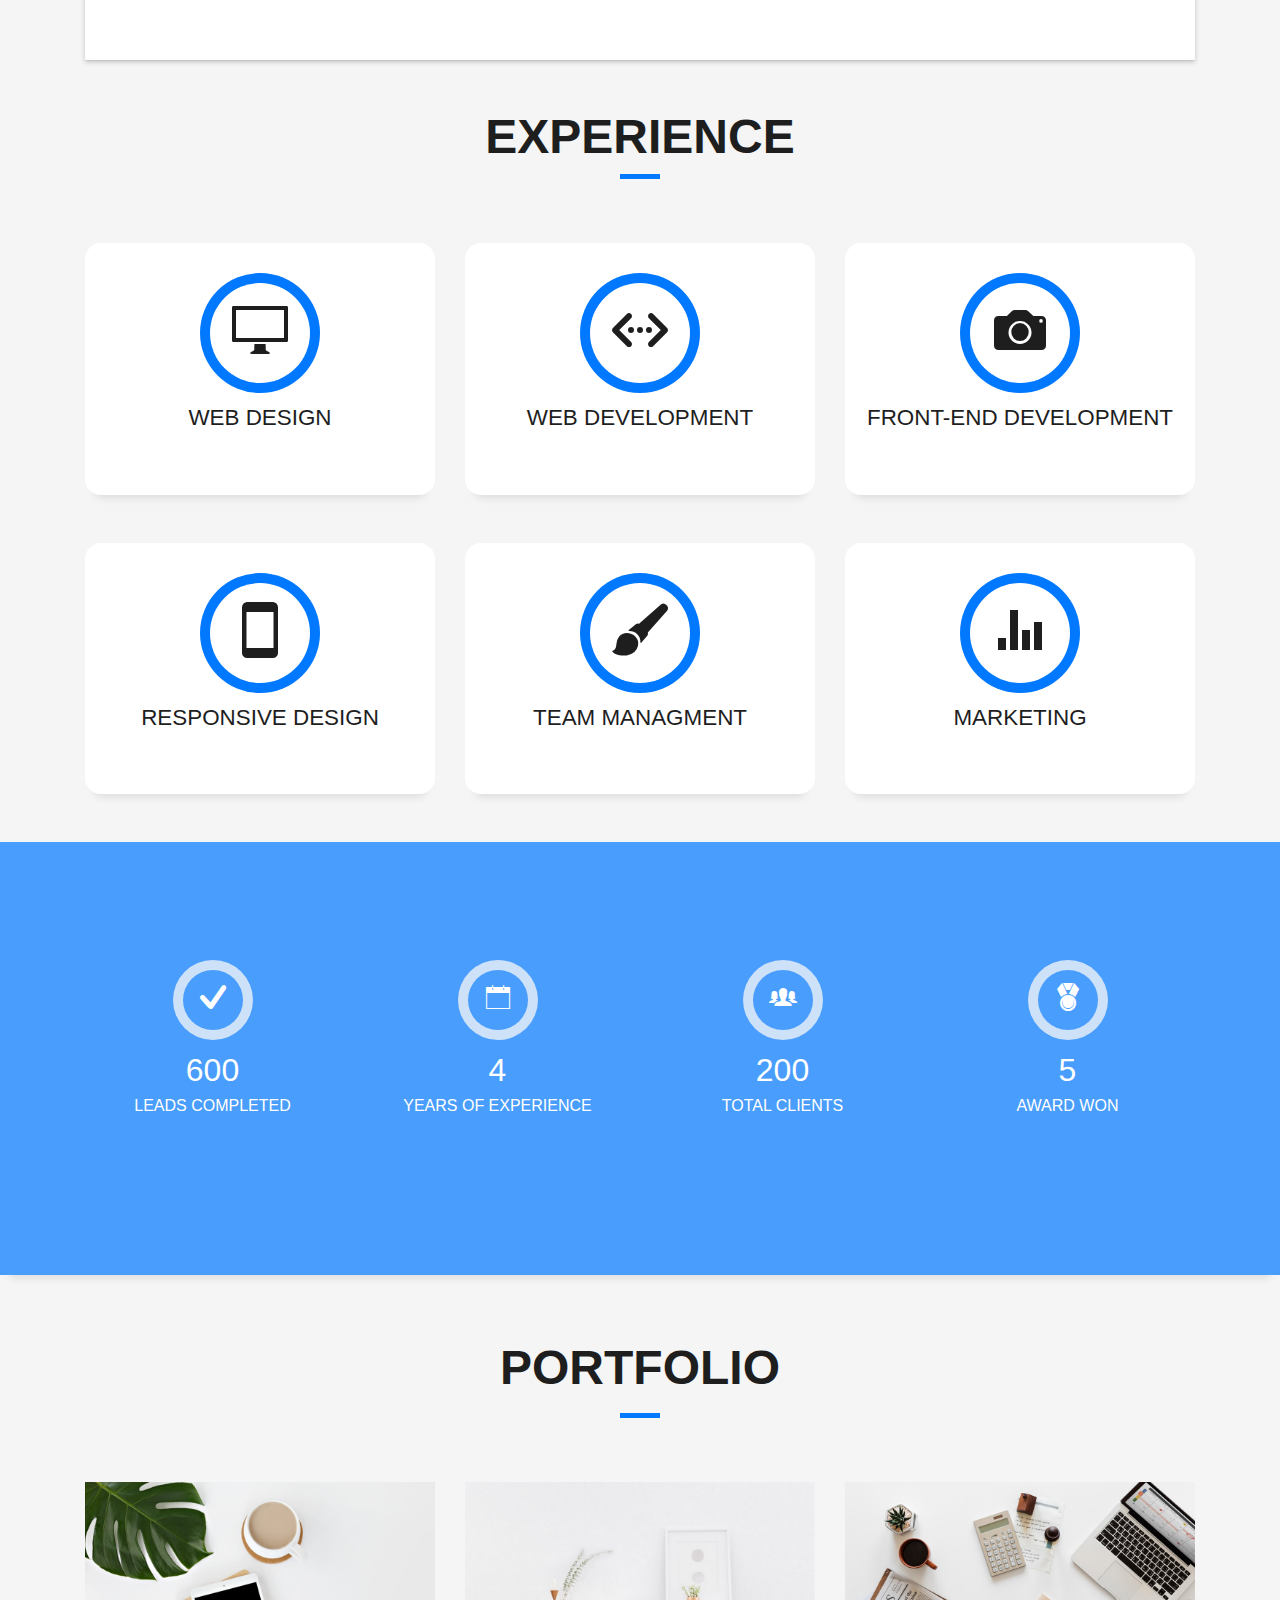
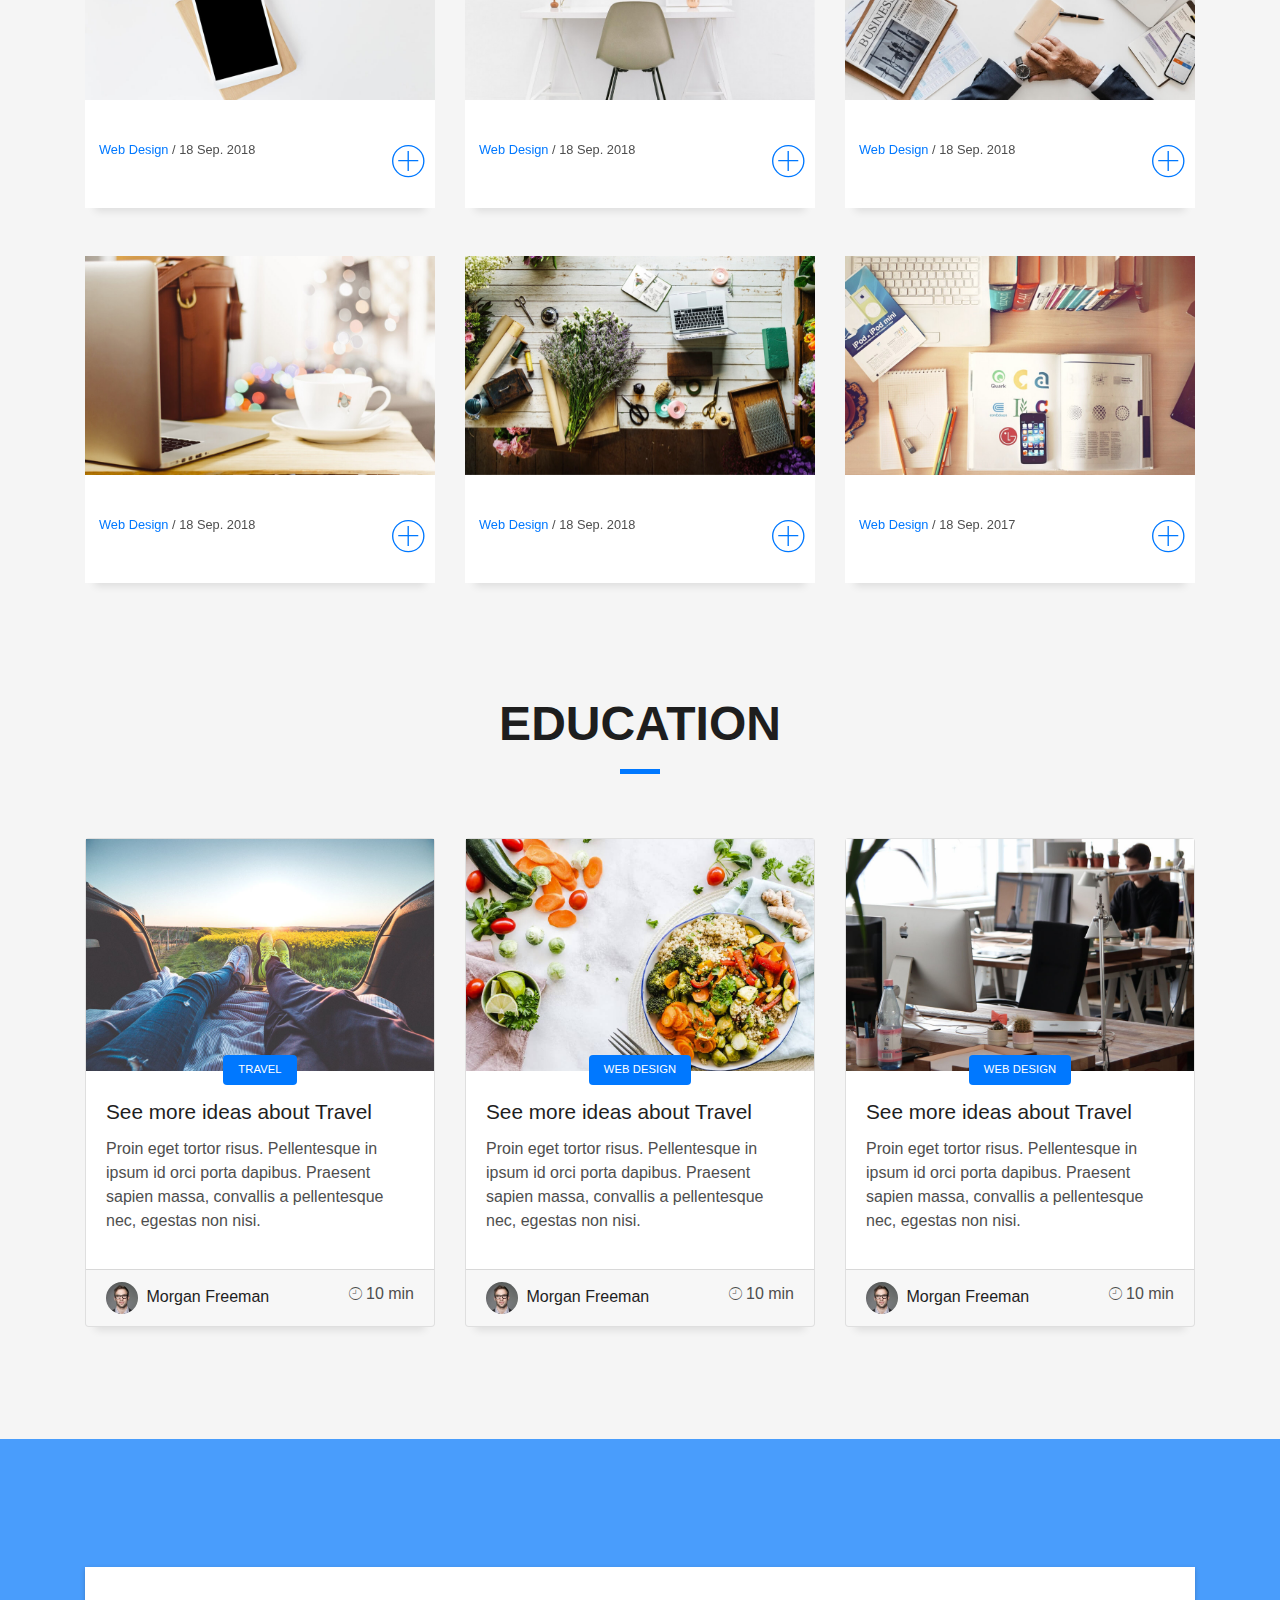
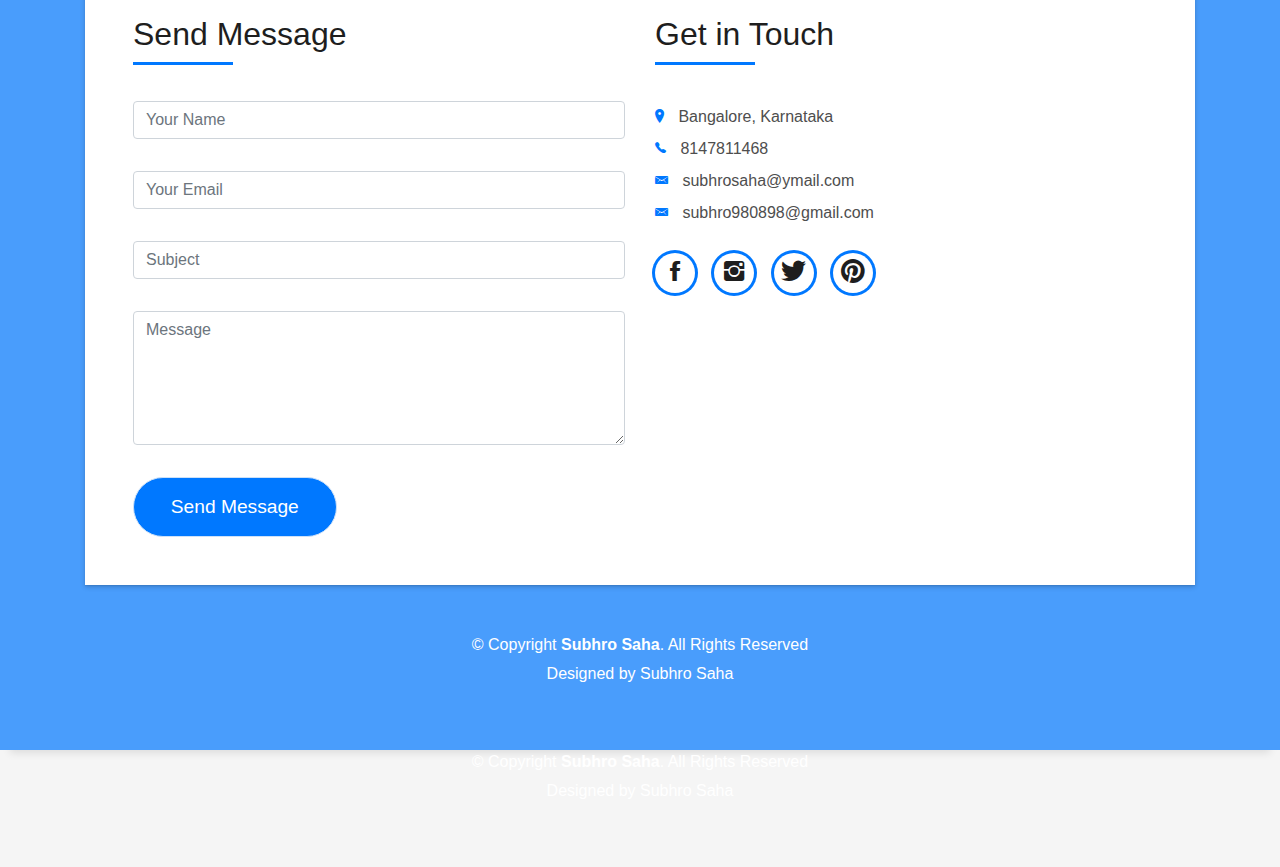
==== commit 68ba31fb: "Update index.html" ====
--- a/index.html
+++ b/index.html
@@ -1,6 +1,15 @@
 <!DOCTYPE html>
 <html lang="en">
 <head>
+  
+  <!-- Google Tag Manager -->
+  <script>(function(w,d,s,l,i){w[l]=w[l]||[];w[l].push({'gtm.start':
+  new Date().getTime(),event:'gtm.js'});var f=d.getElementsByTagName(s)[0],
+  j=d.createElement(s),dl=l!='dataLayer'?'&l='+l:'';j.async=true;j.src=
+  'https://www.googletagmanager.com/gtm.js?id='+i+dl;f.parentNode.insertBefore(j,f);
+  })(window,document,'script','dataLayer','GTM-5TJS2SS');</script>
+  <!-- End Google Tag Manager -->
+  
   <meta charset="utf-8">
   <title>Subhro Saha Portfolio</title>
   <meta content="width=device-width, initial-scale=1.0" name="viewport">
@@ -27,6 +36,11 @@
 </head>
 
 <body id="page-top">
+  
+  <!-- Google Tag Manager (noscript) -->
+  <noscript><iframe src="https://www.googletagmanager.com/ns.html?id=GTM-5TJS2SS"
+  height="0" width="0" style="display:none;visibility:hidden"></iframe></noscript>
+  <!-- End Google Tag Manager (noscript) -->
 
   <!--/ Nav Star /-->
   <nav class="navbar navbar-b navbar-trans navbar-expand-md fixed-top" id="mainNav">
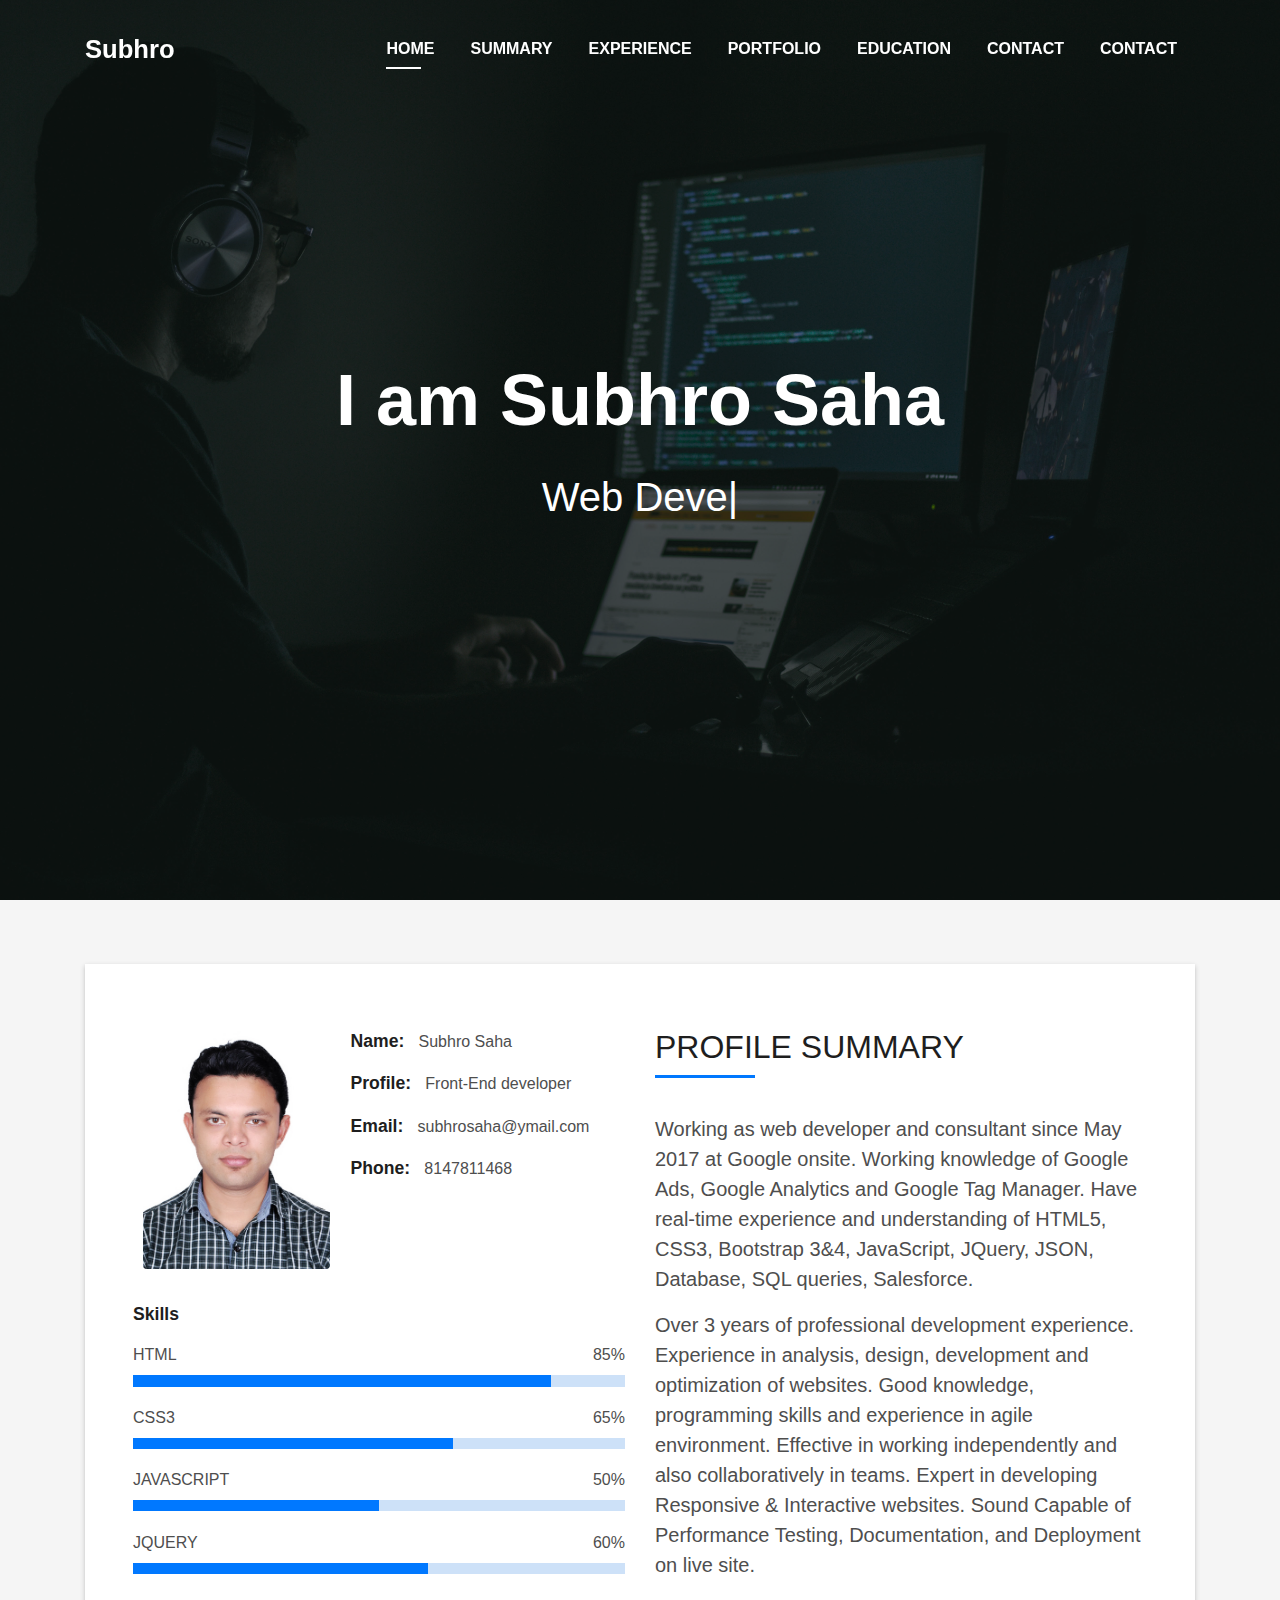
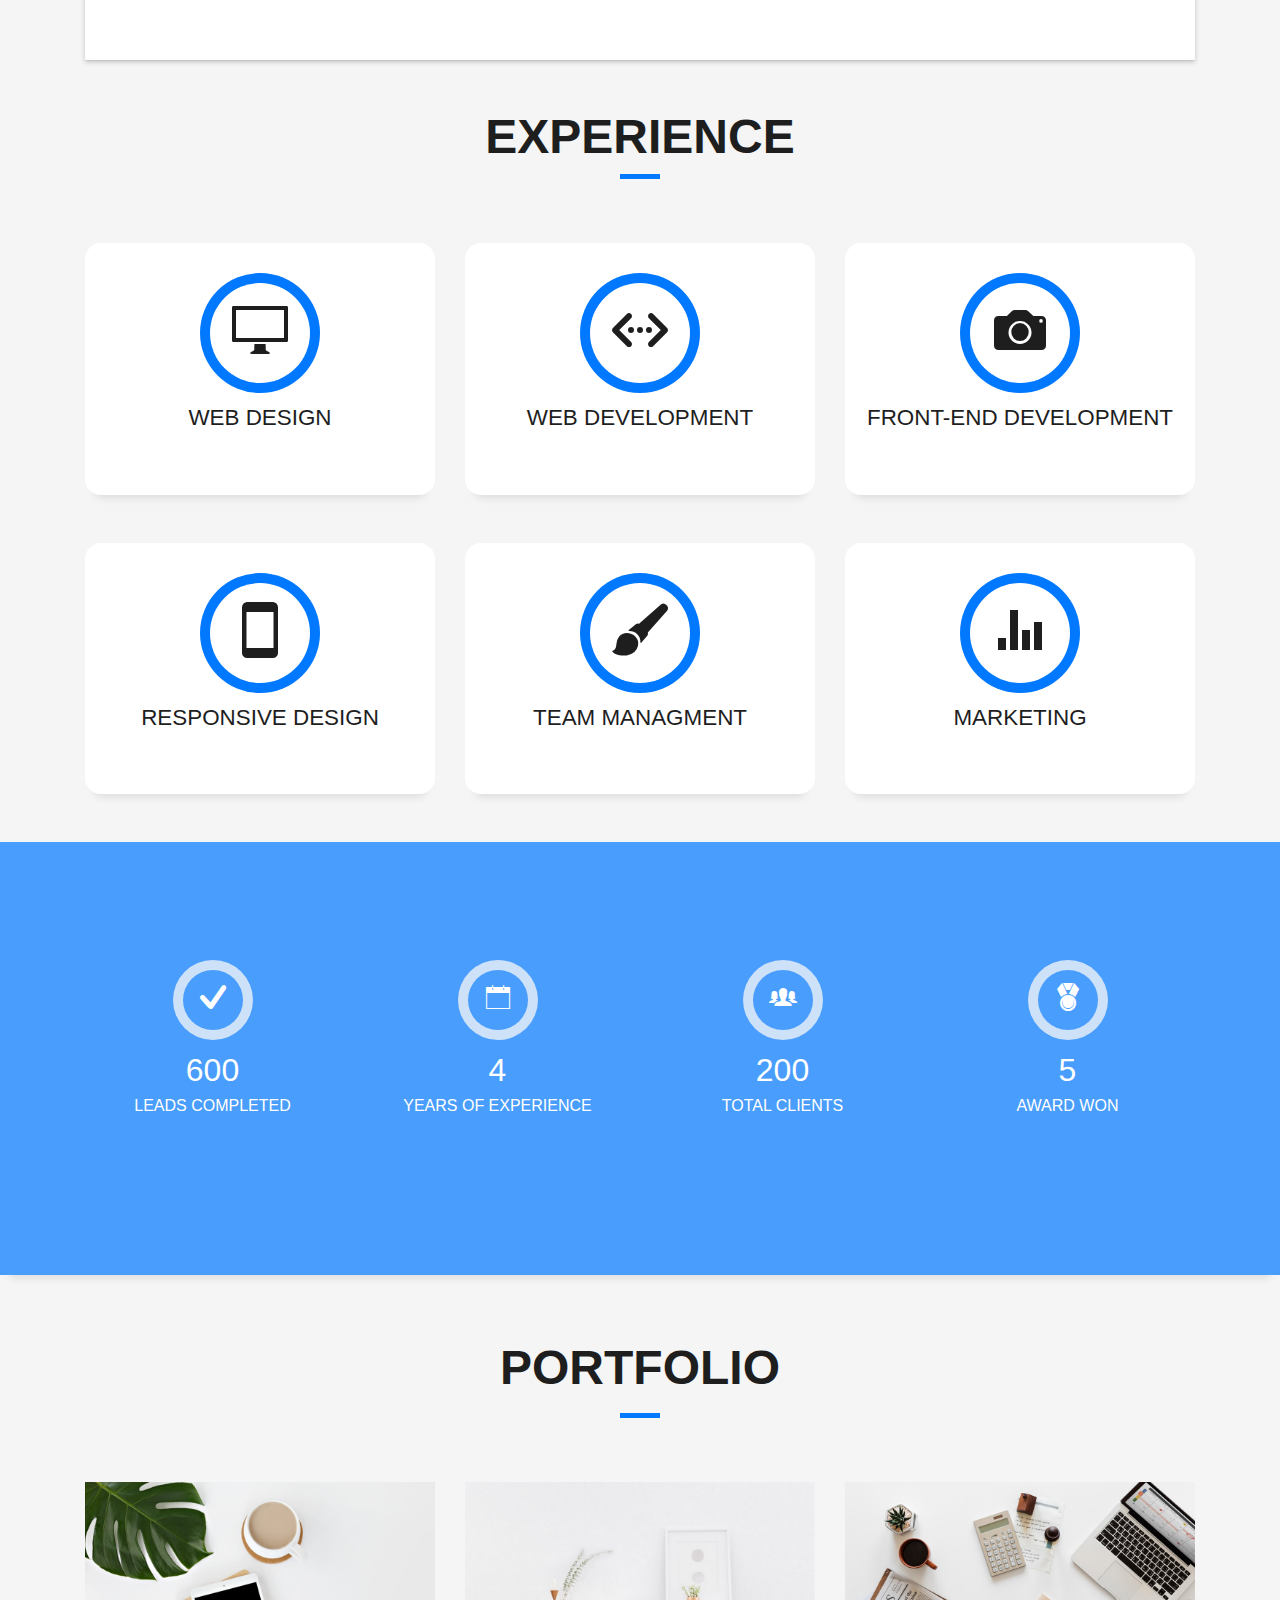
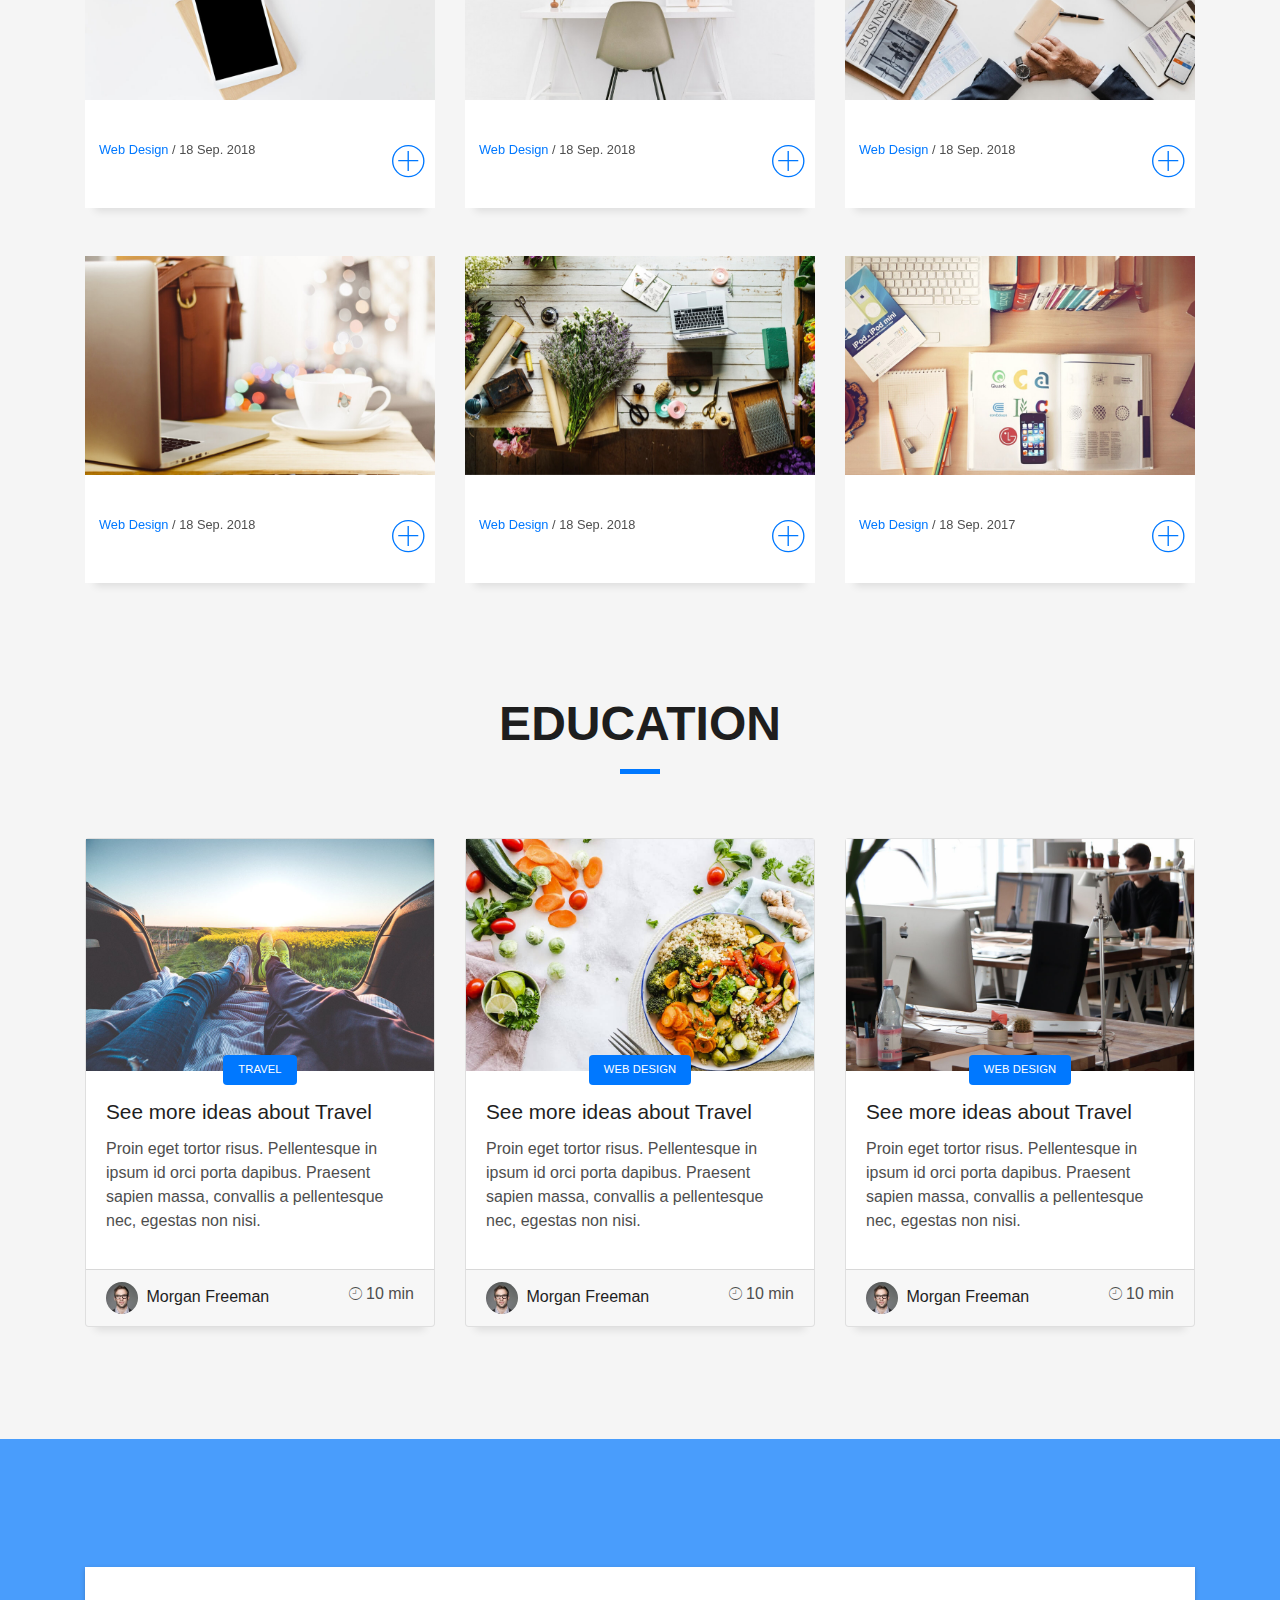
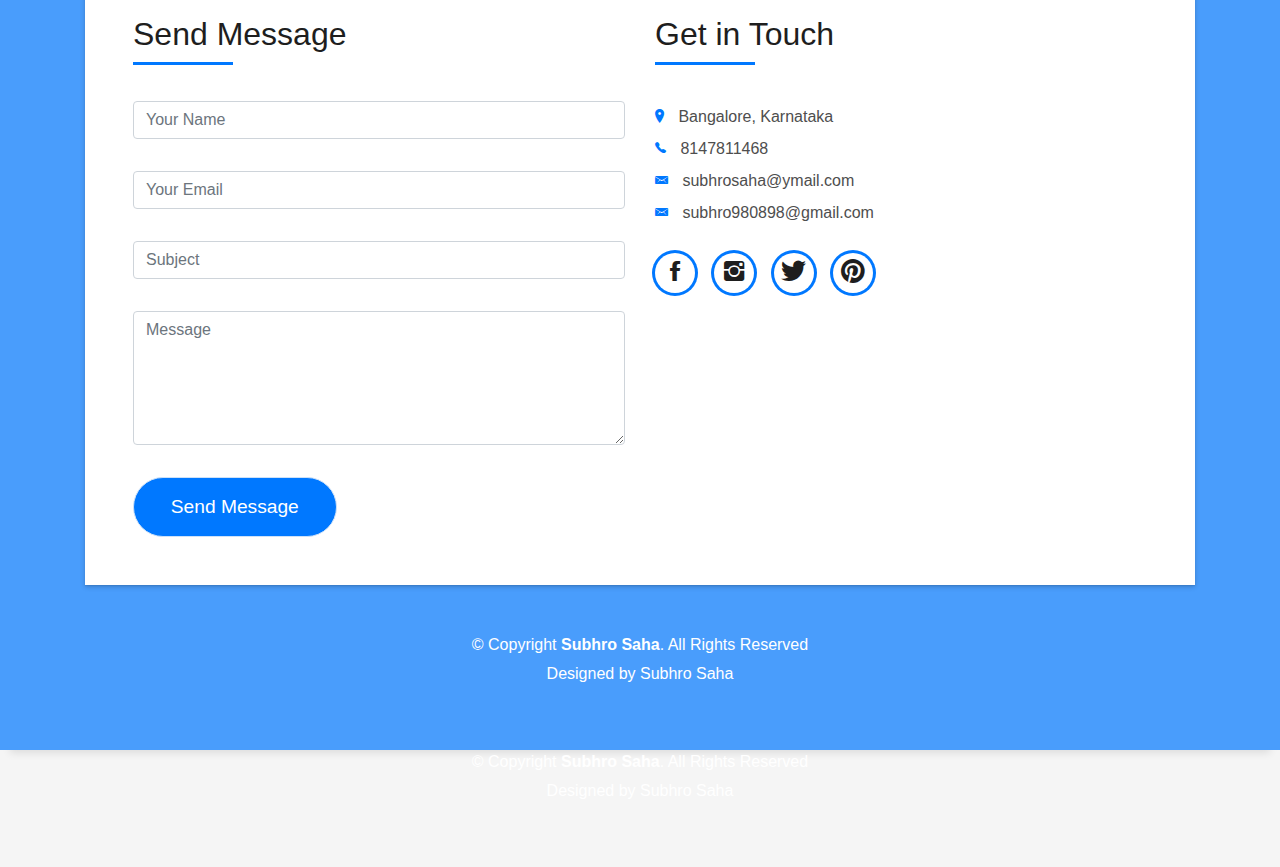
==== commit b14dd240: "Update index.html" ====
--- a/index.html
+++ b/index.html
@@ -71,6 +71,9 @@
           </li>
           <li class="nav-item">
             <a class="nav-link js-scroll" href="#contact">Contact</a>
+          </li>
+          <li class="nav-item">
+            <a class="nav-link js-scroll" href="/calendar/index.html">Contact</a>
           </li>
         </ul>
       </div>
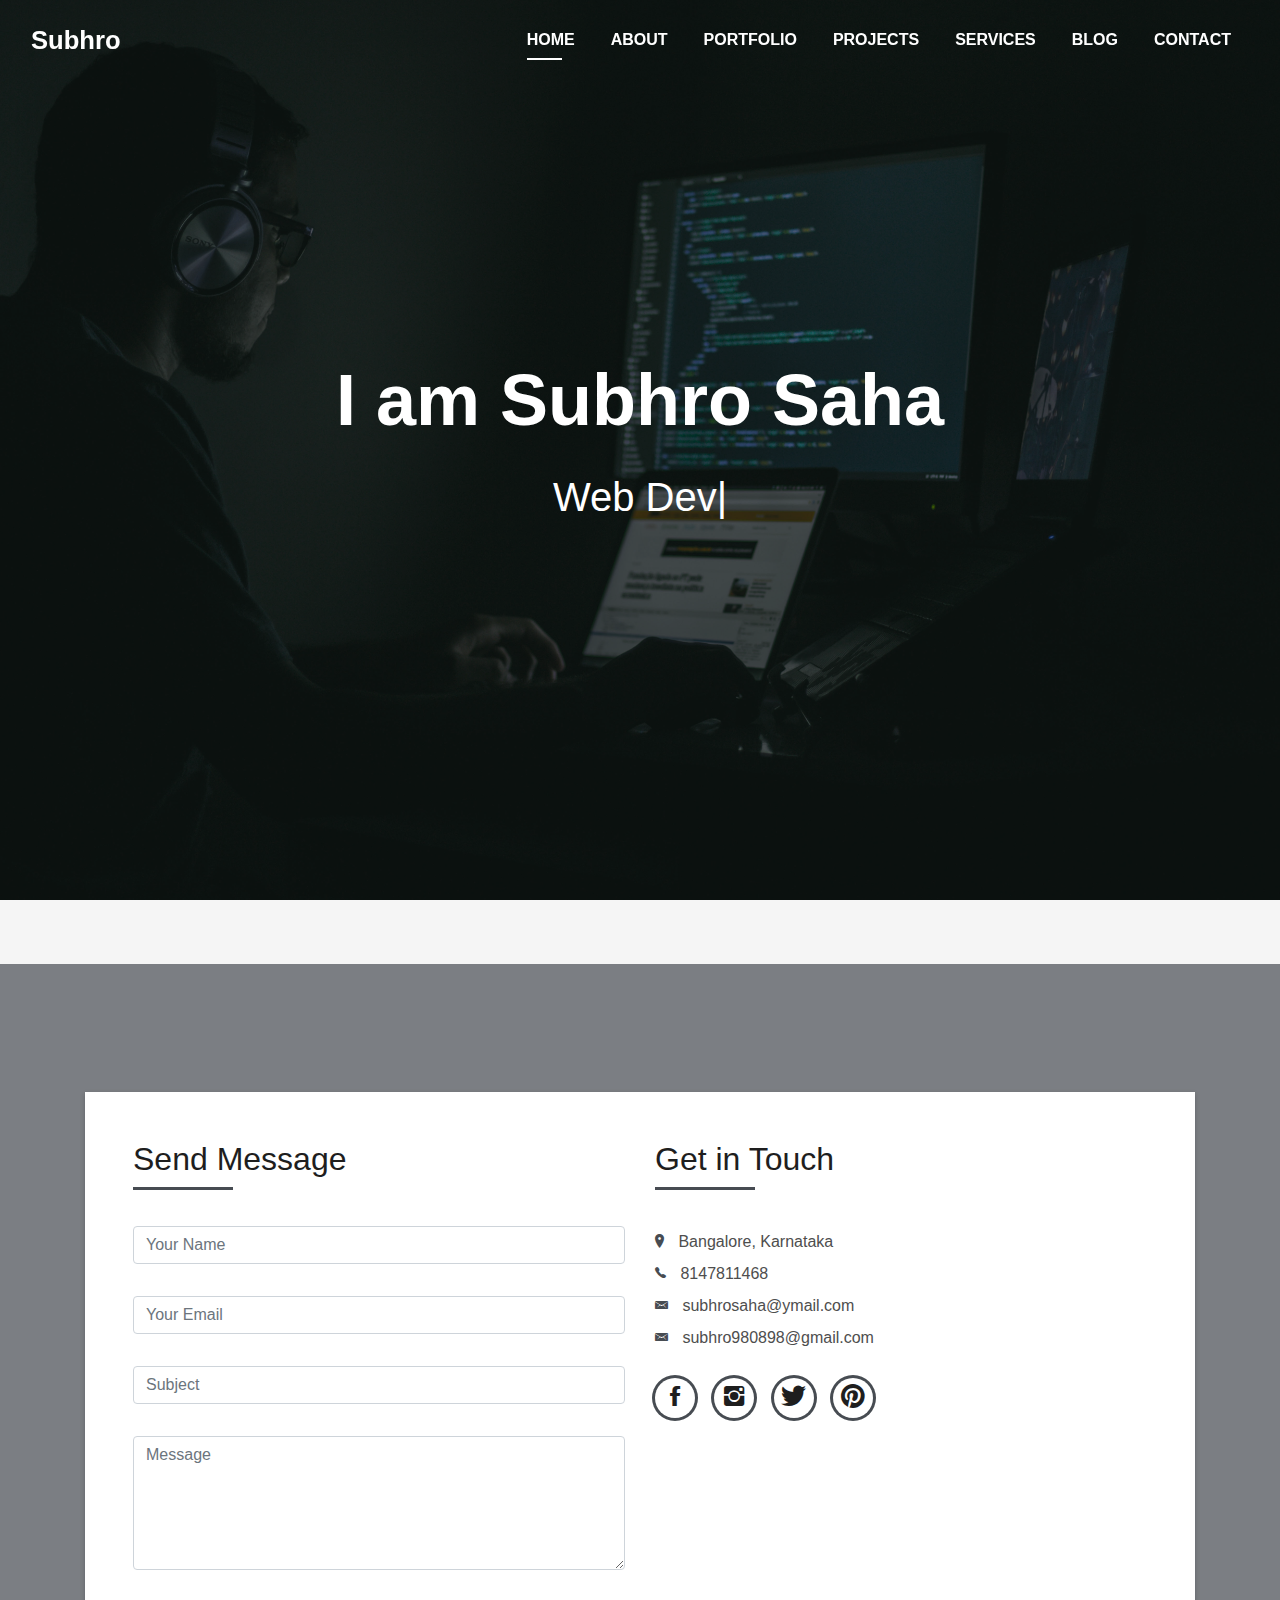
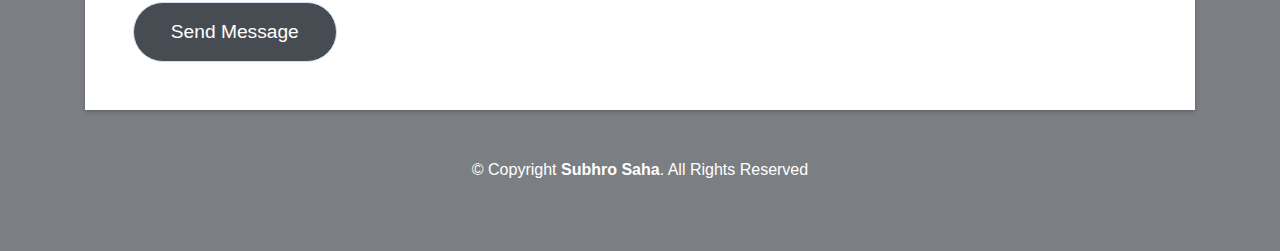
==== commit 2f6c86a7: "dec2020 changes" ====
--- a/index.html
+++ b/index.html
@@ -1,15 +1,19 @@
 <!DOCTYPE html>
 <html lang="en">
+
 <head>
-  
+
   <!-- Google Tag Manager -->
-  <script>(function(w,d,s,l,i){w[l]=w[l]||[];w[l].push({'gtm.start':
-  new Date().getTime(),event:'gtm.js'});var f=d.getElementsByTagName(s)[0],
-  j=d.createElement(s),dl=l!='dataLayer'?'&l='+l:'';j.async=true;j.src=
-  'https://www.googletagmanager.com/gtm.js?id='+i+dl;f.parentNode.insertBefore(j,f);
-  })(window,document,'script','dataLayer','GTM-5TJS2SS');</script>
+  <script>(function (w, d, s, l, i) {
+      w[l] = w[l] || []; w[l].push({
+        'gtm.start':
+          new Date().getTime(), event: 'gtm.js'
+      }); var f = d.getElementsByTagName(s)[0],
+        j = d.createElement(s), dl = l != 'dataLayer' ? '&l=' + l : ''; j.async = true; j.src =
+          'https://www.googletagmanager.com/gtm.js?id=' + i + dl; f.parentNode.insertBefore(j, f);
+    })(window, document, 'script', 'dataLayer', 'GTM-5TJS2SS');</script>
   <!-- End Google Tag Manager -->
-  
+
   <meta charset="utf-8">
   <title>Subhro Saha Portfolio</title>
   <meta content="width=device-width, initial-scale=1.0" name="viewport">
@@ -36,16 +40,16 @@
 </head>
 
 <body id="page-top">
-  
+
   <!-- Google Tag Manager (noscript) -->
-  <noscript><iframe src="https://www.googletagmanager.com/ns.html?id=GTM-5TJS2SS"
-  height="0" width="0" style="display:none;visibility:hidden"></iframe></noscript>
+  <noscript><iframe src="https://www.googletagmanager.com/ns.html?id=GTM-5TJS2SS" height="0" width="0"
+      style="display:none;visibility:hidden"></iframe></noscript>
   <!-- End Google Tag Manager (noscript) -->
 
   <!--/ Nav Star /-->
   <nav class="navbar navbar-b navbar-trans navbar-expand-md fixed-top" id="mainNav">
-    <div class="container">
-      <a class="navbar-brand js-scroll" href="#page-top">Subhro</a>
+    <div class="container-fluid">
+      <a class="navbar-brand js-scroll" href="/index.html">Subhro</a>
       <button class="navbar-toggler collapsed" type="button" data-toggle="collapse" data-target="#navbarDefault"
         aria-controls="navbarDefault" aria-expanded="false" aria-label="Toggle navigation">
         <span></span>
@@ -55,25 +59,25 @@
       <div class="navbar-collapse collapse justify-content-end" id="navbarDefault">
         <ul class="navbar-nav">
           <li class="nav-item">
-            <a class="nav-link js-scroll active" href="#home">Home</a>
-          </li>
-          <li class="nav-item">
-            <a class="nav-link js-scroll" href="#about">Summary</a>
-          </li>
-          <li class="nav-item">
-            <a class="nav-link js-scroll" href="#service">Experience</a>
-          </li>
-          <li class="nav-item">
-            <a class="nav-link js-scroll" href="#work">Portfolio</a>
-          </li>
-          <li class="nav-item">
-            <a class="nav-link js-scroll" href="#blog">Education</a>
-          </li>
-          <li class="nav-item">
-            <a class="nav-link js-scroll" href="#contact">Contact</a>
-          </li>
-          <li class="nav-item">
-            <a class="nav-link js-scroll" href="/calendar/index.html">Contact</a>
+            <a class="nav-link js-scroll active" href="/index.html">Home</a>
+          </li>
+          <li class="nav-item">
+            <a class="nav-link js-scroll" href="/about.html">About</a>
+          </li>
+          <li class="nav-item">
+            <a class="nav-link js-scroll" href="/portfolio.html">Portfolio</a>
+          </li>
+          <li class="nav-item">
+            <a class="nav-link js-scroll" href="/projects.html">Projects</a>
+          </li>
+          <li class="nav-item">
+            <a class="nav-link js-scroll" href="/services.html">Services</a>
+          </li>
+          <li class="nav-item">
+            <a class="nav-link js-scroll" href="/blog.html">Blog</a>
+          </li>
+          <li class="nav-item">
+            <a class="nav-link js-scroll" href="/contact.html">Contact</a>
           </li>
         </ul>
       </div>
@@ -87,514 +91,60 @@
     <div class="intro-content display-table">
       <div class="table-cell">
         <div class="container">
-          <!--<p class="display-6 color-d">Hello, world!</p>-->
+
           <h1 class="intro-title mb-4">I am Subhro Saha</h1>
-          <p class="intro-subtitle"><span class="text-slider-items">Web Developer,UI/UX Developer,Frontend Developer, Full Stack Developer</span><strong class="text-slider"></strong></p>
-          <!-- <p class="pt-3"><a class="btn btn-primary btn js-scroll px-4" href="#about" role="button">Learn More</a></p> -->
+          <p class="intro-subtitle">
+            <span class="text-slider-items">Web Developer,UI/UX Developer,Frontend Developer</span>
+            <strong class="text-slider"></strong>
+          </p>
         </div>
       </div>
     </div>
   </div>
+  <!-- <p class="pt-3"><a class="btn btn-primary btn js-scroll px-4" href="#about" role="button">Learn More</a></p> -->
   <!--/ Intro Skew End /-->
 
-  <section id="about" class="about-mf sect-pt4 route">
-    <div class="container">
-      <div class="row">
-        <div class="col-sm-12">
-          <div class="box-shadow-full">
-            <div class="row">
-              <div class="col-md-6">
-                <div class="row">
-                  <div class="col-sm-6 col-md-5">
-                    <div class="about-img">
-                      <img src="img/Subhro.jpg" class="img-fluid rounded b-shadow-a" alt="">
-                    </div>
-                  </div>
-                  <div class="col-sm-6 col-md-7">
-                    <div class="about-info">
-                      <p><span class="title-s">Name: &nbsp;</span> <span>Subhro Saha</span></p>
-                      <p><span class="title-s">Profile: &nbsp;</span> <span>Front-End developer</span></p>
-                      <p><span class="title-s">Email: &nbsp;</span> <span>subhrosaha@ymail.com</span></p>
-                      <p><span class="title-s">Phone: &nbsp;</span> <span>8147811468</span></p>
-                    </div>
-                  </div>
-                </div>
-                <div class="skill-mf">
-                  <p class="title-s">Skills</p>
-                  <span>HTML</span> <span class="pull-right">85%</span>
-                  <div class="progress">
-                    <div class="progress-bar" role="progressbar" style="width: 85%;" aria-valuenow="85" aria-valuemin="0"
-                      aria-valuemax="100"></div>
-                  </div>
-                  <span>CSS3</span> <span class="pull-right">65%</span>
-                  <div class="progress">
-                    <div class="progress-bar" role="progressbar" style="width: 65%" aria-valuenow="65" aria-valuemin="0"
-                      aria-valuemax="100"></div>
-                  </div>
-                  <span>JAVASCRIPT</span> <span class="pull-right">50%</span>
-                  <div class="progress">
-                    <div class="progress-bar" role="progressbar" style="width: 50%" aria-valuenow="50" aria-valuemin="0"
-                      aria-valuemax="100"></div>
-                  </div>
-                  <span>JQUERY</span> <span class="pull-right">60%</span>
-                  <div class="progress">
-                    <div class="progress-bar" role="progressbar" style="width: 60%" aria-valuenow="60" aria-valuemin="0"
-                      aria-valuemax="100"></div>
-                  </div>
-                </div>
-              </div>
-              <div class="col-md-6">
-                <div class="about-me pt-4 pt-md-0">
-                  <div class="title-box-2">
-                    <h5 class="title-left">
-                      PROFILE SUMMARY
-                    </h5>
-                  </div>
-                  <p class="lead">
-                    Working as web developer and consultant since May 2017 at Google onsite. Working knowledge of Google Ads, Google Analytics and Google Tag Manager. Have real-time experience and understanding of HTML5, CSS3, Bootstrap 3&4, JavaScript, JQuery, JSON, Database, SQL queries, Salesforce.
-                  </p>
-                  <p class="lead">
-                    Over 3 years of professional development experience. Experience in analysis, design, development and optimization of websites. Good knowledge, programming skills and experience in agile environment. Effective in working independently and also collaboratively in teams. Expert in developing Responsive & Interactive websites. Sound Capable of Performance Testing, Documentation, and Deployment on live site.
-                  </p>
-                </div>
-              </div>
-            </div>
-          </div>
-        </div>
-      </div>
-    </div>
-  </section>
-
-  <!--/ Section Services Star /-->
-  <section id="service" class="services-mf route">
-    <div class="container">
-      <div class="row">
-        <div class="col-sm-12">
-          <div class="title-box text-center">
-            <h3 class="title-a">
-              Experience
-            </h3>
-            <div class="line-mf"></div>
-          </div>
-        </div>
-      </div>
-      <div class="row">
-        <div class="col-md-4">
-          <div class="service-box">
-            <div class="service-ico">
-              <span class="ico-circle"><i class="ion-monitor"></i></span>
-            </div>
-            <div class="service-content">
-              <h2 class="s-title">Web Design</h2>
-              <p class="s-description text-center">
-                
-              </p>
-            </div>
-          </div>
-        </div>
-        <div class="col-md-4">
-          <div class="service-box">
-            <div class="service-ico">
-              <span class="ico-circle"><i class="ion-code-working"></i></span>
-            </div>
-            <div class="service-content">
-              <h2 class="s-title">Web Development</h2>
-              <p class="s-description text-center">
-                
-              </p>
-            </div>
-          </div>
-        </div>
-        <div class="col-md-4">
-          <div class="service-box">
-            <div class="service-ico">
-              <span class="ico-circle"><i class="ion-camera"></i></span>
-            </div>
-            <div class="service-content">
-              <h2 class="s-title">Front-End Development</h2>
-              <p class="s-description text-center">
-                
-              </p>
-            </div>
-          </div>
-        </div>
-        <div class="col-md-4">
-          <div class="service-box">
-            <div class="service-ico">
-              <span class="ico-circle"><i class="ion-android-phone-portrait"></i></span>
-            </div>
-            <div class="service-content">
-              <h2 class="s-title">Responsive Design</h2>
-              <p class="s-description text-center">
-                
-              </p>
-            </div>
-          </div>
-        </div>
-        <div class="col-md-4">
-          <div class="service-box">
-            <div class="service-ico">
-              <span class="ico-circle"><i class="ion-paintbrush"></i></span>
-            </div>
-            <div class="service-content">
-              <h2 class="s-title">Team  Managment</h2>
-              <p class="s-description text-center">
-                
-              </p>
-            </div>
-          </div>
-        </div>
-        <div class="col-md-4">
-          <div class="service-box">
-            <div class="service-ico">
-              <span class="ico-circle"><i class="ion-stats-bars"></i></span>
-            </div>
-            <div class="service-content">
-              <h2 class="s-title">Marketing</h2>
-              <p class="s-description text-center">
-                
-              </p>
-            </div>
-          </div>
-        </div>
-      </div>
-    </div>
-  </section>
-  <!--/ Section Services End /-->
-
-  <div class="section-counter paralax-mf bg-image" style="background-image: url(img/counters-bg.jpg)">
-    <div class="overlay-mf"></div>
-    <div class="container">
-      <div class="row">
-        <div class="col-sm-3 col-lg-3">
-          <div class="counter-box counter-box pt-4 pt-md-0">
-            <div class="counter-ico">
-              <span class="ico-circle"><i class="ion-checkmark-round"></i></span>
-            </div>
-            <div class="counter-num">
-              <p class="counter">600</p>
-              <span class="counter-text">LEADS COMPLETED</span>
-            </div>
-          </div>
-        </div>
-        <div class="col-sm-3 col-lg-3">
-          <div class="counter-box pt-4 pt-md-0">
-            <div class="counter-ico">
-              <span class="ico-circle"><i class="ion-ios-calendar-outline"></i></span>
-            </div>
-            <div class="counter-num">
-              <p class="counter">4</p>
-              <span class="counter-text">YEARS OF EXPERIENCE</span>
-            </div>
-          </div>
-        </div>
-        <div class="col-sm-3 col-lg-3">
-          <div class="counter-box pt-4 pt-md-0">
-            <div class="counter-ico">
-              <span class="ico-circle"><i class="ion-ios-people"></i></span>
-            </div>
-            <div class="counter-num">
-              <p class="counter">200</p>
-              <span class="counter-text">TOTAL CLIENTS</span>
-            </div>
-          </div>
-        </div>
-        <div class="col-sm-3 col-lg-3">
-          <div class="counter-box pt-4 pt-md-0">
-            <div class="counter-ico">
-              <span class="ico-circle"><i class="ion-ribbon-a"></i></span>
-            </div>
-            <div class="counter-num">
-              <p class="counter">5</p>
-              <span class="counter-text">AWARD WON</span>
-            </div>
-          </div>
-        </div>
-      </div>
-    </div>
-  </div>
-
-  <!--/ Section Portfolio Star /-->
-  <section id="work" class="portfolio-mf sect-pt4 route">
-    <div class="container">
-      <div class="row">
-        <div class="col-sm-12">
-          <div class="title-box text-center">
-            <h3 class="title-a">
-              Portfolio
-            </h3>
-            <p class="subtitle-a">
-              
-            </p>
-            <div class="line-mf"></div>
-          </div>
-        </div>
-      </div>
-      <div class="row">
-        <div class="col-md-4">
-          <div class="work-box">
-            <a href="img/work-1.jpg" data-lightbox="gallery-mf">
-              <div class="work-img">
-                <img src="img/work-1.jpg" alt="" class="img-fluid">
-              </div>
-              <div class="work-content">
-                <div class="row">
-                  <div class="col-sm-8">
-                    <h2 class="w-title"></h2>
-                    <div class="w-more">
-                      <span class="w-ctegory">Web Design</span> / <span class="w-date">18 Sep. 2018</span>
-                    </div>
-                  </div>
-                  <div class="col-sm-4">
-                    <div class="w-like">
-                      <span class="ion-ios-plus-outline"></span>
-                    </div>
-                  </div>
-                </div>
-              </div>
-            </a>
-          </div>
-        </div>
-        <div class="col-md-4">
-          <div class="work-box">
-            <a href="img/work-2.jpg" data-lightbox="gallery-mf">
-              <div class="work-img">
-                <img src="img/work-2.jpg" alt="" class="img-fluid">
-              </div>
-              <div class="work-content">
-                <div class="row">
-                  <div class="col-sm-8">
-                    <h2 class="w-title"></h2>
-                    <div class="w-more">
-                      <span class="w-ctegory">Web Design</span> / <span class="w-date">18 Sep. 2018</span>
-                    </div>
-                  </div>
-                  <div class="col-sm-4">
-                    <div class="w-like">
-                      <span class="ion-ios-plus-outline"></span>
-                    </div>
-                  </div>
-                </div>
-              </div>
-            </a>
-          </div>
-        </div>
-        <div class="col-md-4">
-          <div class="work-box">
-            <a href="img/work-3.jpg" data-lightbox="gallery-mf">
-              <div class="work-img">
-                <img src="img/work-3.jpg" alt="" class="img-fluid">
-              </div>
-              <div class="work-content">
-                <div class="row">
-                  <div class="col-sm-8">
-                    <h2 class="w-title"></h2>
-                    <div class="w-more">
-                      <span class="w-ctegory">Web Design</span> / <span class="w-date">18 Sep. 2018</span>
-                    </div>
-                  </div>
-                  <div class="col-sm-4">
-                    <div class="w-like">
-                      <span class="ion-ios-plus-outline"></span>
-                    </div>
-                  </div>
-                </div>
-              </div>
-            </a>
-          </div>
-        </div>
-        <div class="col-md-4">
-          <div class="work-box">
-            <a href="img/work-4.jpg" data-lightbox="gallery-mf">
-              <div class="work-img">
-                <img src="img/work-4.jpg" alt="" class="img-fluid">
-              </div>
-              <div class="work-content">
-                <div class="row">
-                  <div class="col-sm-8">
-                    <h2 class="w-title"></h2>
-                    <div class="w-more">
-                      <span class="w-ctegory">Web Design</span> / <span class="w-date">18 Sep. 2018</span>
-                    </div>
-                  </div>
-                  <div class="col-sm-4">
-                    <div class="w-like">
-                      <span class="ion-ios-plus-outline"></span>
-                    </div>
-                  </div>
-                </div>
-              </div>
-            </a>
-          </div>
-        </div>
-        <div class="col-md-4">
-          <div class="work-box">
-            <a href="img/work-5.jpg" data-lightbox="gallery-mf">
-              <div class="work-img">
-                <img src="img/work-5.jpg" alt="" class="img-fluid">
-              </div>
-              <div class="work-content">
-                <div class="row">
-                  <div class="col-sm-8">
-                    <h2 class="w-title"></h2>
-                    <div class="w-more">
-                      <span class="w-ctegory">Web Design</span> / <span class="w-date">18 Sep. 2018</span>
-                    </div>
-                  </div>
-                  <div class="col-sm-4">
-                    <div class="w-like">
-                      <span class="ion-ios-plus-outline"></span>
-                    </div>
-                  </div>
-                </div>
-              </div>
-            </a>
-          </div>
-        </div>
-        <div class="col-md-4">
-          <div class="work-box">
-            <a href="img/work-6.jpg" data-lightbox="gallery-mf">
-              <div class="work-img">
-                <img src="img/work-6.jpg" alt="" class="img-fluid">
-              </div>
-              <div class="work-content">
-                <div class="row">
-                  <div class="col-sm-8">
-                    <h2 class="w-title"></h2>
-                    <div class="w-more">
-                      <span class="w-ctegory">Web Design</span> / <span class="w-date">18 Sep. 2017</span>
-                    </div>
-                  </div>
-                  <div class="col-sm-4">
-                    <div class="w-like">
-                      <span class="ion-ios-plus-outline"></span>
-                    </div>
-                  </div>
-                </div>
-              </div>
-            </a>
-          </div>
-        </div>
-        
-      </div>
-    </div>
-  </section>
-  <!--/ Section Portfolio End /-->
-
-  <!--/ Section Blog Star /-->
-  <section id="blog" class="blog-mf sect-pt4 route">
-    <div class="container">
-      <div class="row">
-        <div class="col-sm-12">
-          <div class="title-box text-center">
-            <h3 class="title-a">
-              Education
-            </h3>
-            <p class="subtitle-a">
-              
-            </p>
-            <div class="line-mf"></div>
-          </div>
-        </div>
-      </div>
-      <div class="row">
-        <div class="col-md-4">
-          <div class="card card-blog">
-            <div class="card-img">
-              <a href="blog-single.html"><img src="img/post-1.jpg" alt="" class="img-fluid"></a>
-            </div>
-            <div class="card-body">
-              <div class="card-category-box">
-                <div class="card-category">
-                  <h6 class="category">Travel</h6>
-                </div>
-              </div>
-              <h3 class="card-title"><a href="blog-single.html">See more ideas about Travel</a></h3>
-              <p class="card-description">
-                Proin eget tortor risus. Pellentesque in ipsum id orci porta dapibus. Praesent sapien massa, convallis
-                a pellentesque nec,
-                egestas non nisi.
-              </p>
-            </div>
-            <div class="card-footer">
-              <div class="post-author">
-                <a href="#">
-                  <img src="img/testimonial-2.jpg" alt="" class="avatar rounded-circle">
-                  <span class="author">Morgan Freeman</span>
-                </a>
-              </div>
-              <div class="post-date">
-                <span class="ion-ios-clock-outline"></span> 10 min
-              </div>
-            </div>
-          </div>
-        </div>
-        <div class="col-md-4">
-          <div class="card card-blog">
-            <div class="card-img">
-              <a href="blog-single.html"><img src="img/post-2.jpg" alt="" class="img-fluid"></a>
-            </div>
-            <div class="card-body">
-              <div class="card-category-box">
-                <div class="card-category">
-                  <h6 class="category">Web Design</h6>
-                </div>
-              </div>
-              <h3 class="card-title"><a href="blog-single.html">See more ideas about Travel</a></h3>
-              <p class="card-description">
-                Proin eget tortor risus. Pellentesque in ipsum id orci porta dapibus. Praesent sapien massa, convallis
-                a pellentesque nec,
-                egestas non nisi.
-              </p>
-            </div>
-            <div class="card-footer">
-              <div class="post-author">
-                <a href="#">
-                  <img src="img/testimonial-2.jpg" alt="" class="avatar rounded-circle">
-                  <span class="author">Morgan Freeman</span>
-                </a>
-              </div>
-              <div class="post-date">
-                <span class="ion-ios-clock-outline"></span> 10 min
-              </div>
-            </div>
-          </div>
-        </div>
-        <div class="col-md-4">
-          <div class="card card-blog">
-            <div class="card-img">
-              <a href="blog-single.html"><img src="img/post-3.jpg" alt="" class="img-fluid"></a>
-            </div>
-            <div class="card-body">
-              <div class="card-category-box">
-                <div class="card-category">
-                  <h6 class="category">Web Design</h6>
-                </div>
-              </div>
-              <h3 class="card-title"><a href="blog-single.html">See more ideas about Travel</a></h3>
-              <p class="card-description">
-                Proin eget tortor risus. Pellentesque in ipsum id orci porta dapibus. Praesent sapien massa, convallis
-                a pellentesque nec,
-                egestas non nisi.
-              </p>
-            </div>
-            <div class="card-footer">
-              <div class="post-author">
-                <a href="#">
-                  <img src="img/testimonial-2.jpg" alt="" class="avatar rounded-circle">
-                  <span class="author">Morgan Freeman</span>
-                </a>
-              </div>
-              <div class="post-date">
-                <span class="ion-ios-clock-outline"></span> 10 min
-              </div>
-            </div>
-          </div>
-        </div>
-      </div>
-    </div>
-  </section>
-  <!--/ Section Blog End /-->
+
+  <!-- <div id="carouselExampleIndicators" class="carousel slide" data-ride="carousel">
+    <ol class="carousel-indicators">
+      <li data-target="#carouselExampleIndicators" data-slide-to="0" class="active"></li>
+      <li data-target="#carouselExampleIndicators" data-slide-to="1"></li>
+      <li data-target="#carouselExampleIndicators" data-slide-to="2"></li>
+    </ol>
+    <div class="carousel-inner">
+      <div class="carousel-item active">
+        <img class="d-block w-100 intro route bg-image" src="/img/tim-van-der-kuip-CPs2X8JYmS8-unsplash.jpg" alt="First slide">
+        <div class="carousel-caption d-none d-md-block">
+          <h5>First slide</h5>
+          <p>First slide</p>
+        </div>
+      </div>
+      <div class="carousel-item">
+        <img class="d-block w-100 intro route bg-image" src="/img/work-3.jpg" alt="Second slide">
+        <div class="carousel-caption d-none d-md-block">
+          <h5>Second slide</h5>
+          <p>Second slide</p>
+        </div>
+      </div>
+      <div class="carousel-item">
+        <img class="d-block w-100 intro route bg-image" src="/img/work-4.jpg" alt="Third slide">
+        <div class="carousel-caption d-none d-md-block">
+          <h5>Third slide</h5>
+          <p>Third slide</p>
+        </div>
+      </div>
+    </div>
+    <a class="carousel-control-prev" href="#carouselExampleIndicators" role="button" data-slide="prev">
+      <span class="carousel-control-prev-icon" aria-hidden="true"></span>
+      <span class="sr-only">Previous</span>
+    </a>
+    <a class="carousel-control-next" href="#carouselExampleIndicators" role="button" data-slide="next">
+      <span class="carousel-control-next-icon" aria-hidden="true"></span>
+      <span class="sr-only">Next</span>
+    </a>
+  </div> -->
+
+
 
   <!--/ Section Contact-Footer Star /-->
   <section class="paralax-mf footer-paralax bg-image sect-mt4 route" style="background-image: url(img/overlay-bg.jpg)">
@@ -612,31 +162,35 @@
                     </h5>
                   </div>
                   <div>
-                      <form action="" method="post" role="form" class="contactForm">
+                    <form action="" method="post" role="form" class="contactForm">
                       <div id="sendmessage">Your message has been sent. Thank you!</div>
                       <div id="errormessage"></div>
                       <div class="row">
                         <div class="col-md-12 mb-3">
                           <div class="form-group">
-                            <input type="text" name="name" class="form-control" id="name" placeholder="Your Name" data-rule="minlen:4" data-msg="Please enter at least 4 chars" />
-                            <div class="validation"></div>
-                          </div>
-                        </div>
-                        <div class="col-md-12 mb-3">
-                          <div class="form-group">
-                            <input type="email" class="form-control" name="email" id="email" placeholder="Your Email" data-rule="email" data-msg="Please enter a valid email" />
-                            <div class="validation"></div>
-                          </div>
-                        </div>
-                        <div class="col-md-12 mb-3">
-                            <div class="form-group">
-                              <input type="text" class="form-control" name="subject" id="subject" placeholder="Subject" data-rule="minlen:4" data-msg="Please enter at least 8 chars of subject" />
-                              <div class="validation"></div>
-                            </div>
-                        </div>
-                        <div class="col-md-12 mb-3">
-                          <div class="form-group">
-                            <textarea class="form-control" name="message" rows="5" data-rule="required" data-msg="Please write something for us" placeholder="Message"></textarea>
+                            <input type="text" name="name" class="form-control" id="name" placeholder="Your Name"
+                              data-rule="minlen:4" data-msg="Please enter at least 4 chars" />
+                            <div class="validation"></div>
+                          </div>
+                        </div>
+                        <div class="col-md-12 mb-3">
+                          <div class="form-group">
+                            <input type="email" class="form-control" name="email" id="email" placeholder="Your Email"
+                              data-rule="email" data-msg="Please enter a valid email" />
+                            <div class="validation"></div>
+                          </div>
+                        </div>
+                        <div class="col-md-12 mb-3">
+                          <div class="form-group">
+                            <input type="text" class="form-control" name="subject" id="subject" placeholder="Subject"
+                              data-rule="minlen:4" data-msg="Please enter at least 8 chars of subject" />
+                            <div class="validation"></div>
+                          </div>
+                        </div>
+                        <div class="col-md-12 mb-3">
+                          <div class="form-group">
+                            <textarea class="form-control" name="message" rows="5" data-rule="required"
+                              data-msg="Please write something for us" placeholder="Message"></textarea>
                             <div class="validation"></div>
                           </div>
                         </div>
@@ -689,31 +243,7 @@
                   Licensing information: https://bootstrapmade.com/license/
                   Purchase the pro version with working PHP/AJAX contact form: https://bootstrapmade.com/buy/?theme=DevFolio
                 -->
-                Designed by <a href="https://bootstrapmade.com/">Subhro Saha</a>
-              </div>
-            </div>
-          </div>
-        </div>
-      </div>
-    </footer>
-  </section>
-  <!--/ Section Contact-footer End /-->
-
-  
-    <footer>
-      <div class="container">
-        <div class="row">
-          <div class="col-sm-12">
-            <div class="copyright-box">
-              <p class="copyright">&copy; Copyright <strong>Subhro Saha</strong>. All Rights Reserved</p>
-              <div class="credits">
-                <!--
-                  All the links in the footer should remain intact.
-                  You can delete the links only if you purchased the pro version.
-                  Licensing information: https://bootstrapmade.com/license/
-                  Purchase the pro version with working PHP/AJAX contact form: https://bootstrapmade.com/buy/?theme=DevFolio
-                -->
-                Designed by <a href="">Subhro Saha</a>
+                <!-- Designed by <a href="https://bootstrapmade.com/">Subhro Saha</a> -->
               </div>
             </div>
           </div>
@@ -744,4 +274,5 @@
   <script src="js/main.js"></script>
 
 </body>
-</html>
+
+</html>--- a/css/style.css
+++ b/css/style.css
@@ -1,12 +1,12 @@
-/*
-  Theme Name: DevFolio
-  Theme URL: https://bootstrapmade.com/devfolio-bootstrap-portfolio-html-template/
-  Author: BootstrapMade.com
-  License: https://bootstrapmade.com/license/
+/*
+  Theme Name: DevFolio
+  Theme URL: https://bootstrapmade.com/devfolio-bootstrap-portfolio-html-template/
+  Author: BootstrapMade.com
+  License: https://bootstrapmade.com/license/
 */
 
-/*======================================
-//--//-->   STYLES GENERALES
+/*======================================
+//--//-->   STYLES GENERALES
 ======================================*/
 
 body {
@@ -29,7 +29,7 @@
 }
 
 a:hover {
-  color: #0078ff;
+  color:#474c52;
   text-decoration: none;
   transition: all 0.5s ease-in-out;
 }
@@ -39,7 +39,7 @@
 }
 
 .color-a {
-  color: #0078ff;
+  color:#474c52;
 }
 
 .color-d {
@@ -90,7 +90,7 @@
 }
 
 .overlay-mf {
-  background-color: #0078ff;
+  background-color: #474c52;
 }
 
 .overlay-mf {
@@ -160,7 +160,7 @@
 .line-mf {
   width: 40px;
   height: 5px;
-  background-color: #0078ff;
+  background-color:#474c52;
   margin: 0 auto;
 }
 
@@ -179,7 +179,7 @@
   content: '';
   position: absolute;
   height: 3px;
-  background-color: #0078ff;
+  background-color:#474c52;
   width: 100px;
   bottom: -12px;
 }
@@ -216,12 +216,12 @@
   border-radius: 50%;
   line-height: 1.4;
   margin: 0 15px 0 0;
-  box-shadow: 0 0 0 3px #0078ff;
+  box-shadow: 0 0 0 3px#474c52;
   transition: all 500ms ease;
 }
 
 .socials .ico-circle:hover {
-  background-color: #0078ff;
+  background-color:#474c52;
   color: #fff;
   box-shadow: 0 0 0 3px #cde1f8;
   transition: all 500ms ease;
@@ -246,7 +246,7 @@
 }
 
 .list-ico span {
-  color: #0078ff;
+  color:#474c52;
   margin-right: 10px;
 }
 
@@ -260,7 +260,7 @@
   line-height: 1.55;
   margin: 0 auto;
   text-align: center;
-  box-shadow: 0 0 0 10px #0078ff;
+  box-shadow: 0 0 0 10px#474c52;
   display: block;
 }
 
@@ -307,7 +307,7 @@
   position: fixed;
   width: 42px;
   height: 42px;
-  background-color: #0078ff;
+  background-color:#474c52;
   opacity: .7;
   font-size: 1.6rem;
   line-height: 1.5;
@@ -326,7 +326,7 @@
 .back-to-top {
   position: fixed;
   display: none;
-  background: #0078ff;
+  background:#474c52;
   color: #fff;
   width: 44px;
   height: 44px;
@@ -364,7 +364,7 @@
   top: calc(50% - 30px);
   left: calc(50% - 30px);
   border: 6px solid #f2f2f2;
-  border-top: 6px solid #0078ff;
+  border-top: 6px solid#474c52;
   border-radius: 50%;
   width: 60px;
   height: 60px;
@@ -396,15 +396,15 @@
   }
 }
 
-/*======================================
-//--//-->   NAVBAR
+/*======================================
+//--//-->   NAVBAR
 ======================================*/
 
 .navbar-b {
   transition: all .5s ease-in-out;
   background-color: transparent;
-  padding-top: 1.563rem;
-  padding-bottom: 1.563rem;
+  padding-top: 1rem;
+  padding-bottom: 1rem;
 }
 
 .navbar-b.navbar-reduce {
@@ -476,31 +476,31 @@
 .navbar-b.navbar-reduce {
   transition: all .5s ease-in-out;
   background-color: #fff;
-  padding-top: 15px;
-  padding-bottom: 15px;
+  padding-top: 7px;
+  padding-bottom: 7px;
 }
 
 .navbar-b.navbar-reduce .nav-link {
-  color: #0078ff;
+  color:#474c52;
 }
 
 .navbar-b.navbar-reduce .nav-link:before {
-  background-color: #0078ff;
+  background-color:#474c52;
 }
 
 .navbar-b.navbar-reduce .nav-link:hover {
-  color: #0078ff;
+  color:#474c52;
 }
 
 .navbar-b.navbar-reduce .show > .nav-link,
 .navbar-b.navbar-reduce .active > .nav-link,
 .navbar-b.navbar-reduce .nav-link.show,
 .navbar-b.navbar-reduce .nav-link.active {
-  color: #0078ff;
+  color:#474c52;
 }
 
 .navbar-b.navbar-reduce .navbar-brand {
-  color: #0078ff;
+  color:#474c52;
 }
 
 .navbar-b.navbar-reduce .navbar-toggler span {
@@ -532,13 +532,13 @@
 }
 
 .navbar-b .dropdown-menu .dropdown-item:hover {
-  background-color: #0078ff;
+  background-color:#474c52;
   color: #fff;
   transition: all 500ms ease;
 }
 
 .navbar-b .dropdown-menu .dropdown-item.active {
-  background-color: #0078ff;
+  background-color:#474c52;
 }
 
 /*--/ Hamburger Navbar /--*/
@@ -596,14 +596,25 @@
   opacity: 0.9;
 }
 
-/*======================================
-//--//-->   INTRO
+/*======================================
+//--//-->   INTRO
 ======================================*/
 
 .intro {
   height: 100vh;
   position: relative;
   color: #fff;
+}
+
+.intro-sub {
+  height: 50vh;
+  position: relative;
+  color: #fff;
+}
+
+#home > div.intro-content.display-table > div > div > h1 {
+  color: #fff;
+  text-align: center;
 }
 
 .intro .intro-content {
@@ -652,7 +663,7 @@
 
 .intro-single .breadcrumb {
   background-color: transparent;
-  color: #0078ff;
+  color:#474c52;
 }
 
 .intro-single .breadcrumb .breadcrumb-item:before {
@@ -667,8 +678,8 @@
   color: #fff;
 }
 
-/*======================================
-//--//-->   ABOUT
+/*======================================
+//--//-->   ABOUT
 ======================================*/
 
 .about-mf .box-shadow-full {
@@ -697,11 +708,11 @@
 
 .skill-mf .progress .progress-bar {
   height: .7rem;
-  background-color: #0078ff;
-}
-
-/*======================================
-//--//-->   SERVICES
+  background-color:#474c52;
+}
+
+/*======================================
+//--//-->   SERVICES
 ======================================*/
 
 .service-box {
@@ -714,7 +725,7 @@
 .service-box:hover .ico-circle {
   transition: all 500ms ease;
   color: #fff;
-  background-color: #0078ff;
+  background-color:#474c52;
   box-shadow: 0 0 0 10px #cde1f8;
 }
 
@@ -739,8 +750,8 @@
   color: #4e4e4e;
 }
 
-/*======================================
-//--//-->   COUNTER
+/*======================================
+//--//-->   COUNTER
 ======================================*/
 
 .counter-box {
@@ -764,8 +775,8 @@
   margin-bottom: 0;
 }
 
-/*======================================
-//--//-->   PORTFOLIO
+/*======================================
+//--//-->   PORTFOLIO
 ======================================*/
 
 .work-box {
@@ -799,17 +810,17 @@
 }
 
 .work-content .w-more .w-ctegory {
-  color: #0078ff;
+  color:#474c52;
 }
 
 .work-content .w-like {
   font-size: 2.5rem;
-  color: #0078ff;
+  color:#474c52;
   float: right;
 }
 
 .work-content .w-like a {
-  color: #0078ff;
+  color:#474c52;
 }
 
 .work-content .w-like .num-like {
@@ -820,8 +831,8 @@
   font-size: 1.2rem;
 }
 
-/*======================================
-//--//-->   TESTIMONIALS
+/*======================================
+//--//-->   TESTIMONIALS
 ======================================*/
 
 .testimonials .owl-carousel .owl-item img {
@@ -852,7 +863,7 @@
 
 .testimonial-box .comit {
   font-size: 2rem;
-  color: #0078ff;
+  color:#474c52;
   background-color: #fff;
   width: 52px;
   height: 52px;
@@ -862,8 +873,8 @@
   line-height: 1.6;
 }
 
-/*======================================
-//--//-->   BLOG
+/*======================================
+//--//-->   BLOG
 ======================================*/
 
 .card-blog .card-body {
@@ -885,7 +896,7 @@
   color: #fff;
   padding: 0 15px 5px;
   overflow: hidden;
-  background-color: #0078ff;
+  background-color:#474c52;
   border-radius: 4px;
 }
 
@@ -917,8 +928,8 @@
   float: right;
 }
 
-/*======================================
-//--//-->   BLOG-SINGLE
+/*======================================
+//--//-->   BLOG-SINGLE
 ======================================*/
 
 .post-box,
@@ -939,7 +950,7 @@
 }
 
 .blog-wrapper .post-meta ul {
-  border-left: 4px solid #0078ff;
+  border-left: 4px solid#474c52;
   margin-top: 1rem;
 }
 
@@ -949,7 +960,7 @@
 }
 
 .blog-wrapper .post-meta ul a {
-  color: #0078ff;
+  color:#474c52;
 }
 
 .blog-wrapper .post-meta ul span {
@@ -957,7 +968,7 @@
 }
 
 .blog-wrapper .blockquote {
-  border-left: 4px solid #0078ff;
+  border-left: 4px solid#474c52;
   padding: 18px;
   font-style: italic;
 }
@@ -989,7 +1000,7 @@
 }
 
 .box-comments .list-comments a {
-  color: #0078ff;
+  color:#474c52;
 }
 
 .box-comments .list-comments span {
@@ -1006,7 +1017,7 @@
 .widget-sidebar .sidebar-title {
   font-size: 1.6rem;
   font-weight: 600;
-  border-left: 5px solid #0078ff;
+  border-left: 5px solid#474c52;
   padding-left: 15px;
   text-transform: uppercase;
   margin-bottom: 1.5rem;
@@ -1023,7 +1034,7 @@
   width: 10px;
   height: 1px;
   left: 0;
-  background-color: #0078ff;
+  background-color:#474c52;
   top: 20px;
 }
 
@@ -1034,8 +1045,8 @@
 }
 
 .sidebar-search .btn-search {
-  background-color: #0078ff;
-  border-color: #0078ff;
+  background-color:#474c52;
+  border-color:#474c52;
   border-radius: 0;
   padding-left: 20px;
   padding-right: 20px;
@@ -1043,7 +1054,7 @@
 
 .widget-tags ul li {
   display: inline-block;
-  background-color: #0078ff;
+  background-color:#474c52;
   padding: .2rem .6rem;
   margin-bottom: .5rem;
   border-radius: 15px;
@@ -1053,8 +1064,8 @@
   color: #fff;
 }
 
-/*======================================
-//--//-->   CONTACT
+/*======================================
+//--//-->   CONTACT
 ======================================*/
 
 .footer-paralax {
@@ -1065,8 +1076,8 @@
   margin-top: 4rem;
 }
 
-/*======================================
-//--//-->   FOOTER
+/*======================================
+//--//-->   FOOTER
 ======================================*/
 
 footer {
@@ -1087,13 +1098,13 @@
   color: #fff;
 }
 
-/*======================================
-//--//-->   CONtaCT FORM
+/*======================================
+//--//-->   CONtaCT FORM
 ======================================*/
 
 #sendmessage {
-  color: #0078ff;
-  border: 1px solid #0078ff;
+  color:#474c52;
+  border: 1px solid#474c52;
   display: none;
   text-align: center;
   padding: 15px;
@@ -1125,8 +1136,8 @@
   font-size: 13px;
 }
 
-/*======================================
-//--//-->   BUTTON
+/*======================================
+//--//-->   BUTTON
 ======================================*/
 
 .button {
@@ -1156,7 +1167,7 @@
 }
 
 .button-a {
-  background-color: #0078ff;
+  background-color:#474c52;
   color: #fff;
   border-color: #cde1f8;
 }
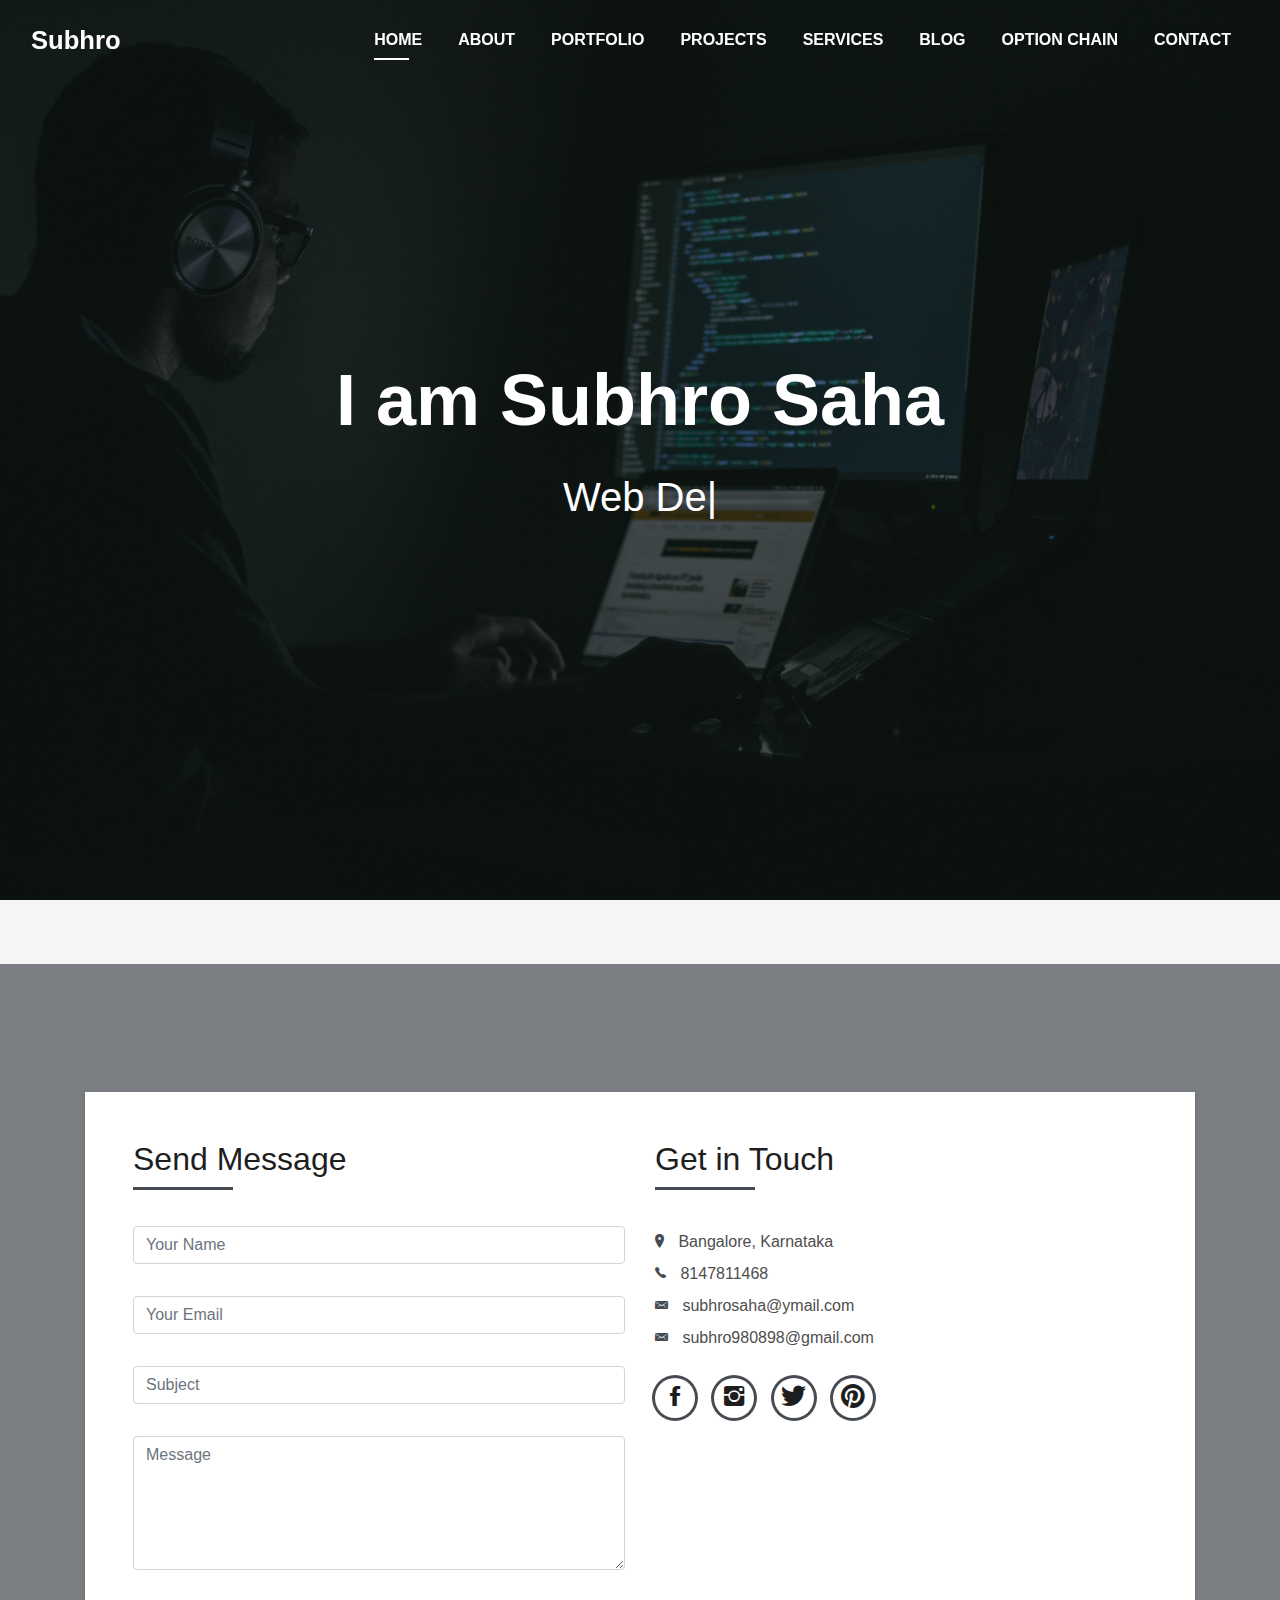
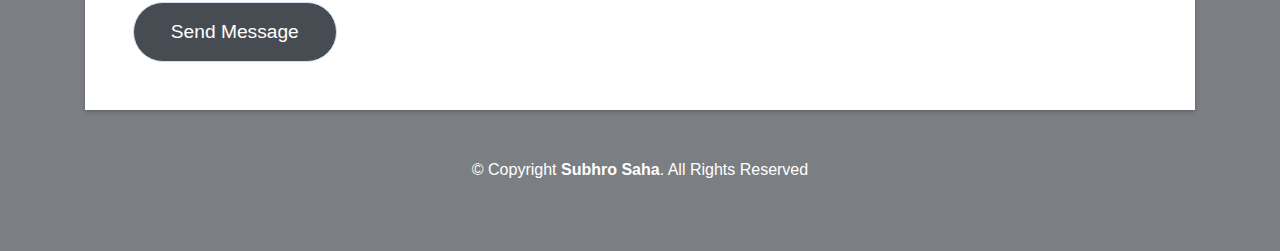
==== commit ea2f9037: "Added option chain page" ====
--- a/index.html
+++ b/index.html
@@ -75,6 +75,9 @@
           </li>
           <li class="nav-item">
             <a class="nav-link js-scroll" href="/blog.html">Blog</a>
+          </li>
+          <li class="nav-item">
+            <a class="nav-link js-scroll" href="/option-chain.html">Option Chain</a>
           </li>
           <li class="nav-item">
             <a class="nav-link js-scroll" href="/contact.html">Contact</a>
--- a/css/style.css
+++ b/css/style.css
@@ -1279,4 +1279,27 @@
   .back-to-top {
     bottom: 15px;
   }
+}
+
+th, td, tr {
+  border: 1px solid black;
+}
+
+table {
+  background-color: white;
+  width: 100%;
+  border-collapse: collapse;
+}
+
+th, td {
+  text-align: center;
+  padding: 4px 1px;
+}
+
+th.call {
+  background-color: OLIVEDRAB;
+}
+
+th.put {
+  background-color: crimson;
 }